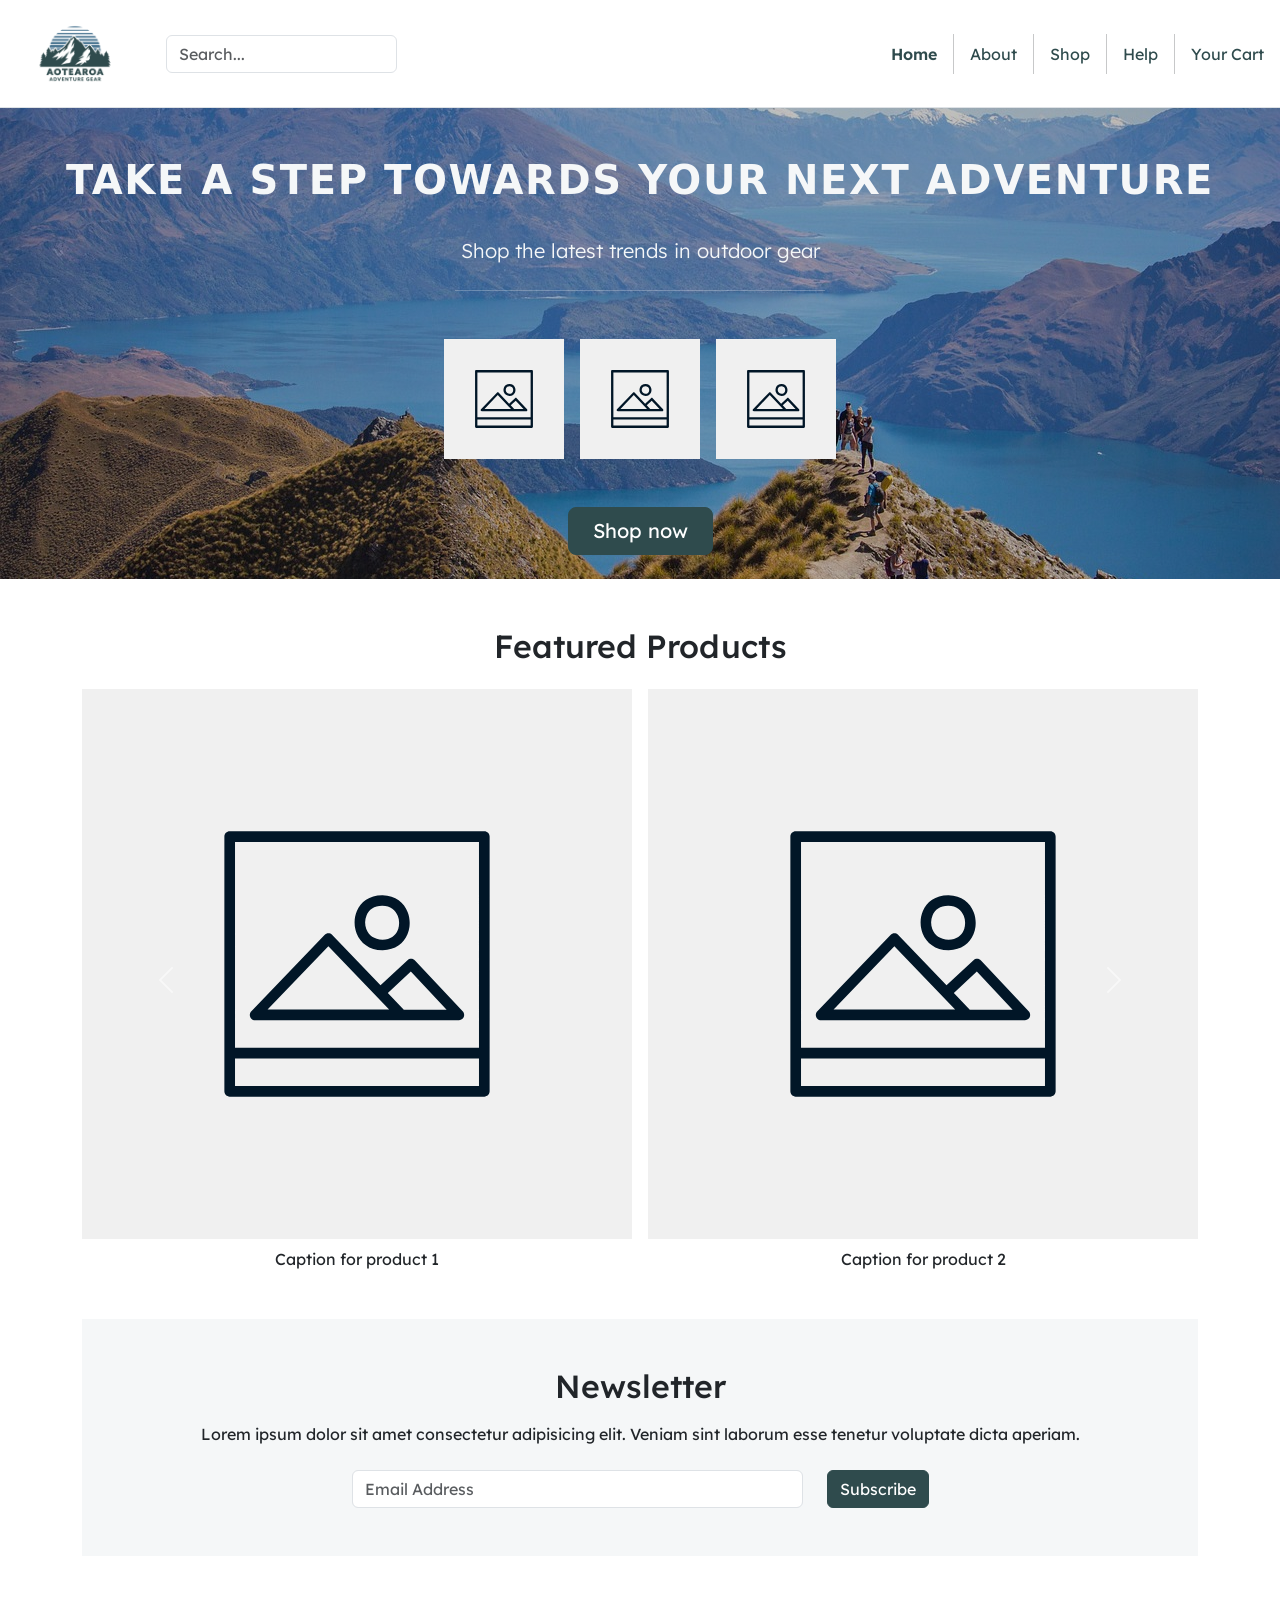
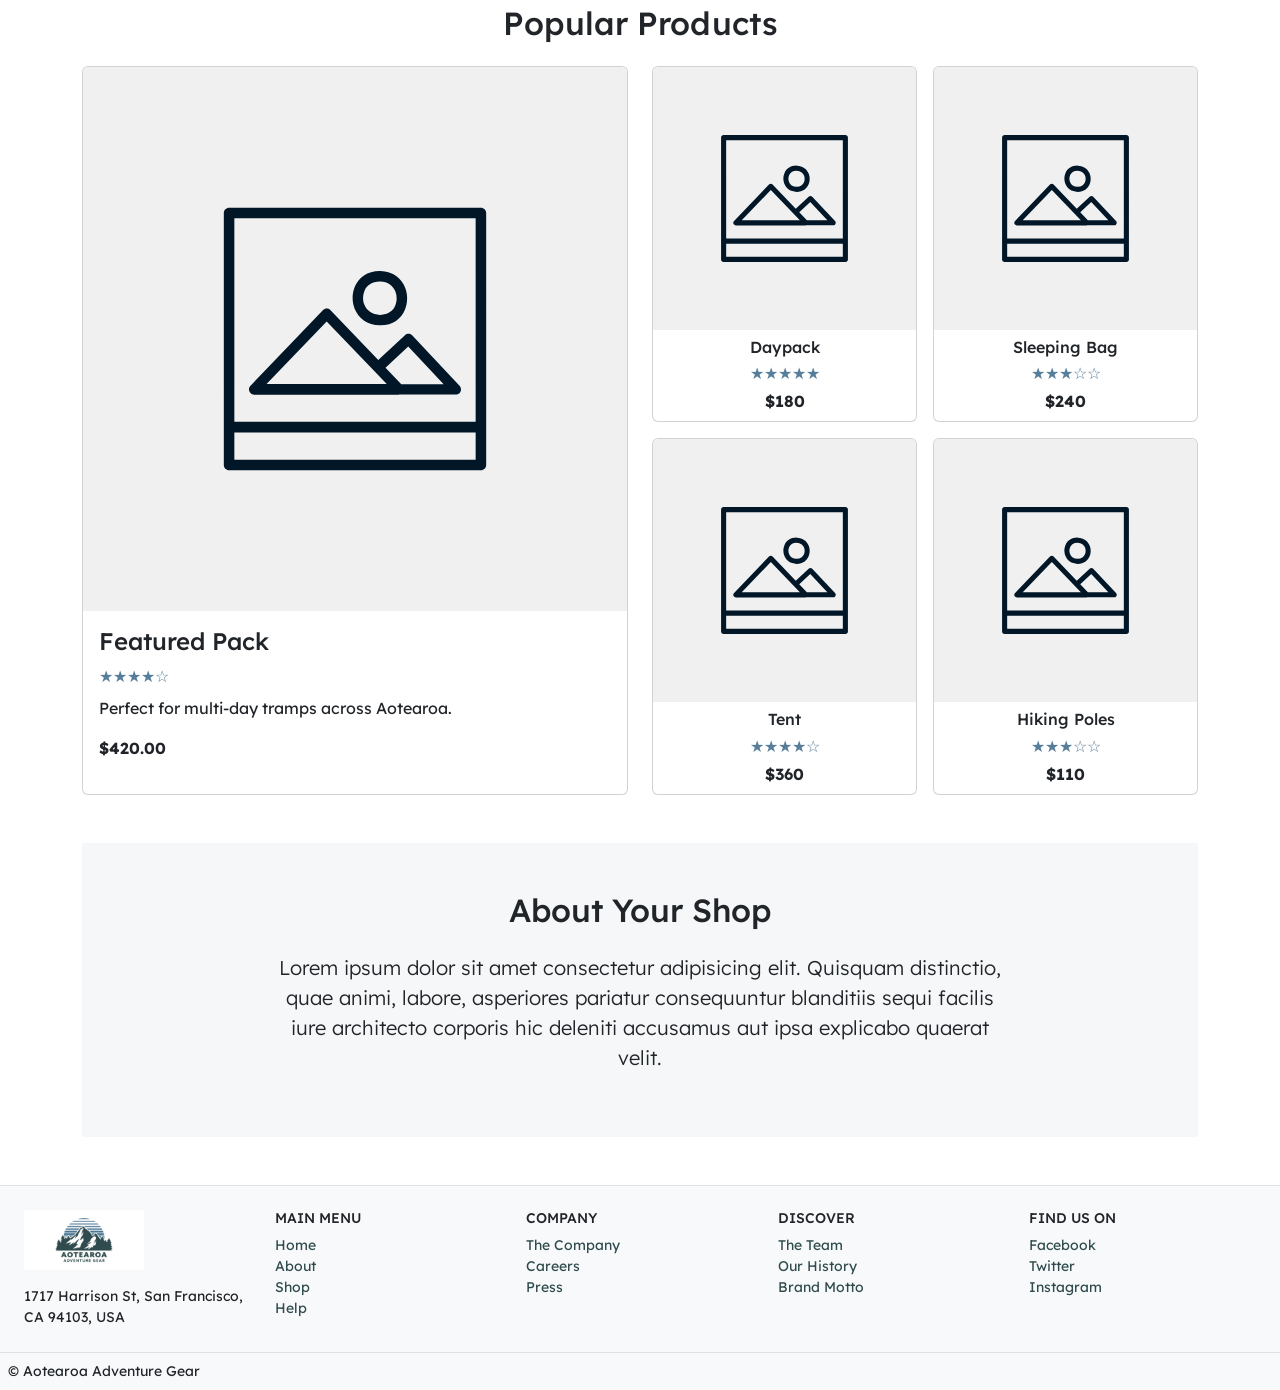
==== AS2/index.html @ 17a4b4e3 "Fix shop page layout" ====
<!DOCTYPE html>
<html lang="en">
    <head>
        <meta charset="utf-8">
        <title>Aotearoa Adventure Gear</title>
        <meta name="description" content="Aotearoa Adventure Gear is a premium outdoor equipment retailer catering to adventure enthusiasts across New Zealand.">
        <meta name="viewport" content="width=device-width, initial-scale=1">
        <!-- Bootstrap CSS -->
        <link href="https://cdn.jsdelivr.net/npm/bootstrap@5.3.8/dist/css/bootstrap.min.css" 
        rel="stylesheet" 
        integrity="sha384-sRIl4kxILFvY47J16cr9ZwB07vP4J8+LH7qKQnuqkuIAvNWLzeN8tE5YBujZqJLB" 
        crossorigin="anonymous">
        <!-- Custom styles-->
        <link rel="stylesheet" href="css/custom-styles.css">
        <!-- Fonts -->
         <link rel="preconnect" href="https://fonts.googleapis.com">
        <link rel="preconnect" href="https://fonts.gstatic.com" crossorigin>
        <link href="https://fonts.googleapis.com/css2?amily=League+Spartan:wght@500;700&family=Lexend+Deca:wght@100..900&display=swap" rel="stylesheet">    </head>

    <body>
        <div>
            <!-- Header Section -->
            <header class="site-header py-3 border-bottom">
                <div class="d-flex flex-wrap align-items-center justify-content-between">
                    <!-- Logo + search -->
                    <div class="d-flex align-items-center gap-3">
                        <img src="images/logo_jmgwxd/logo_jmgwxd_c_scale,w_320.png"
                            alt="Aotearoa Adventure Gear logo"
                            class="logo img-fluid" style="max-width: 150px;">

                        <form class="site-search" action="#" method="get" role="search">
                            <label class="visually-hidden" for="search">Search</label>
                            <input id="search"
                                type="search"
                                name="q"
                                class="form-control"
                                placeholder="Search...">
                        </form>
                    </div>

                    <!-- Navigation -->
                    <nav class="main-nav" aria-label="Main navigation">
                        <ul class="nav">
                            <li class="nav-item">
                                <a class="nav-link active" href="index.html">Home</a>
                            </li>
                            <div class="vr"></div>
                            <li class="nav-item">
                                <a class="nav-link" href="about.html">About</a>
                            </li>
                            <div class="vr"></div>
                            <li class="nav-item">
                                <a class="nav-link" href="shop.html">Shop</a>
                            </li>
                            <div class="vr"></div>
                            <li class="nav-item">
                                <a class="nav-link" href="help.html">Help</a>
                            </li>
                            <div class="vr"></div>
                            <li class="nav-item">
                                <a class="nav-link" href="cart.html">Your Cart</a>
                            </li>
                        </ul>
                    </nav>
                </div>
            </header>

            <main>
                <!-- Hero Section -->
                <section id="hero" class="hero p-4 text-center"
                style="--hero-image: url('../images/hero_image.jpg');">
                    <h1 class="py-4 ">Take a step towards your next adventure</h1>
                    <p class="lead">Shop the latest trends in outdoor gear</p>
                    <hr class="hr-hero">
                    <!-- Featured product images -->
                    <div class="d-flex justify-content-center gap-3 mb-4 py-4">
                        <img src="images/image.svg" alt="Featured product 1" class="img-fluid" style="max-width: 120px;">
                        <img src="images/image.svg" alt="Featured product 2" class="img-fluid" style="max-width: 120px;">
                        <img src="images/image.svg" alt="Featured product 3" class="img-fluid" style="max-width: 120px;">
                    </div>

                    <!-- Button -->
                    <div class="d-grid gap-2 d-sm-flex justify-content-sm-center">
                        <a href="shop.html" class="btn btn-primary btn-lg px-4">Shop now</a>
                    </div>
                </section>


                <div class="container">
                    <!-- Slideshow container -->
                    <section id="featured-products-carousel" class="py-5">
                        <h2 class="text-center mb-4">Featured Products</h2>

                        <div id="featuredCarousel" class="carousel slide" data-bs-ride="carousel">

                            <!-- Indicators -->
                            <div class="carousel-indicators">
                                <button type="button" data-bs-target="#featuredCarousel" data-bs-slide-to="0" class="active" aria-current="true" aria-label="Slide 1"></button>
                                <button type="button" data-bs-target="#featuredCarousel" data-bs-slide-to="1" aria-label="Slide 2"></button>
                                <button type="button" data-bs-target="#featuredCarousel" data-bs-slide-to="2" aria-label="Slide 3"></button>
                            </div>

                            <!-- Slides -->
                            <div class="carousel-inner">

                                <!-- Slide 1: products 1 & 2 -->
                                <div class="carousel-item active">
                                    <div class="row g-3">
                                    <div class="col-md-6">
                                        <img src="images/image.svg" class="d-block w-100" alt="Featured product 1">
                                        <p class="mt-2 text-center mb-0">Caption for product 1</p>
                                    </div>
                                    <div class="col-md-6">
                                        <img src="images/image.svg" class="d-block w-100" alt="Featured product 2">
                                        <p class="mt-2 text-center mb-0">Caption for product 2</p>
                                    </div>
                                    </div>
                                </div>

                                <!-- Slide 2: products 3 & 4 -->
                                <div class="carousel-item">
                                    <div class="row g-3">
                                    <div class="col-md-6">
                                        <img src="images/image.svg" class="d-block w-100" alt="Featured product 3">
                                        <p class="mt-2 text-center mb-0">Caption for product 3</p>
                                    </div>
                                    <div class="col-md-6">
                                        <img src="images/image.svg" class="d-block w-100" alt="Featured product 4">
                                        <p class="mt-2 text-center mb-0">Caption for product 4</p>
                                    </div>
                                    </div>
                                </div>

                                </div>

                            <!-- Controls -->
                            <button class="carousel-control-prev" type="button" data-bs-target="#featuredCarousel" data-bs-slide="prev">
                                <span class="carousel-control-prev-icon" aria-hidden="true"></span>
                                <span class="visually-hidden">Previous</span>
                            </button>

                            <button class="carousel-control-next" type="button" data-bs-target="#featuredCarousel" data-bs-slide="next">
                                <span class="carousel-control-next-icon" aria-hidden="true"></span>
                                <span class="visually-hidden">Next</span>
                            </button>

                        </div>
                    </section>

                    
                    <!-- Newsletter section -->
                    <section id="newsletter" class="newsletter py-5">
                        <div class="text-center">
                            <h2 class="mb-3">Newsletter</h2>
                            <p class="mb-4">
                                Lorem ipsum dolor sit amet consectetur adipisicing elit. 
                                Veniam sint laborum esse tenetur voluptate dicta aperiam.
                            </p>
                        </div>

                        <form action="#" method="post" class="newsletter-form">
                            <div class="row justify-content-center">
                                <div class="col-md-5 mb-2 mb-md-0">
                                    <label class="visually-hidden" for="newsletter-email">Email address</label>
                                    <input id="newsletter-email"
                                        type="email"
                                        name="email"
                                        class="form-control"
                                        placeholder="Email Address"
                                        required>
                                </div>
                                <div class="col-auto">
                                    <button type="submit" class="btn btn-primary">
                                        Subscribe
                                    </button>
                                </div>
                            </div>
                        </form>
                    </section>

                    <!-- Product Gallery-->
                    <section id="popular-products" class="popular-products py-5">
                        <h2 class="mb-4 text-center">Popular Products</h2>

                        <div class="row g-4">
                            <!-- LEFT: big featured card -->
                            <div class="col-md-6">
                            <article class="card h-100">
                                <img src="images/image.svg" class="card-img-top" alt="Featured product">
                                <div class="card-body">
                                <h3 class="card-title h4">Featured Pack</h3>
                                <div class="mb-2">
                                    <span class="stars">&#9733;&#9733;&#9733;&#9733;&#9734;</span>
                                </div>
                                <p class="card-text">Perfect for multi-day tramps across Aotearoa.</p>
                                <p class="card-text fw-bold mb-0">$420.00</p>
                                </div>
                            </article>
                            </div>

                            <!-- RIGHT: 4 smaller cards in a 2x2 grid -->
                            <div class="col-md-6">
                            <div class="row g-3">
                                <!-- Small card 1 -->
                                <div class="col-6">
                                <article class="card h-100 text-center">
                                    <img src="images/image.svg" class="card-img-top" alt="Daypack">
                                    <div class="card-body p-2">
                                    <h3 class="card-title h6 mb-1">Daypack</h3>
                                    <div class="mb-1">
                                        <span class="stars">&#9733;&#9733;&#9733;&#9733;&#9733;</span>
                                    </div>
                                    <p class="card-text fw-bold mb-0">$180</p>
                                    </div>
                                </article>
                                </div>

                                <!-- Small card 2 -->
                                <div class="col-6">
                                <article class="card h-100 text-center">
                                    <img src="images/image.svg" class="card-img-top" alt="Sleeping Bag">
                                    <div class="card-body p-2">
                                    <h3 class="card-title h6 mb-1">Sleeping Bag</h3>
                                    <div class="mb-1">
                                        <span class="stars">&#9733;&#9733;&#9733;&#9734;&#9734;</span>
                                    </div>
                                    <p class="card-text fw-bold mb-0">$240</p>
                                    </div>
                                </article>
                                </div>

                                <!-- Small card 3 -->
                                <div class="col-6">
                                <article class="card h-100 text-center">
                                    <img src="images/image.svg" class="card-img-top" alt="Tent">
                                    <div class="card-body p-2">
                                    <h3 class="card-title h6 mb-1">Tent</h3>
                                    <div class="mb-1">
                                        <span class="stars">&#9733;&#9733;&#9733;&#9733;&#9734;</span>
                                    </div>
                                    <p class="card-text fw-bold mb-0">$360</p>
                                    </div>
                                </article>
                                </div>

                                <!-- Small card 4 -->
                                <div class="col-6">
                                <article class="card h-100 text-center">
                                    <img src="images/image.svg" class="card-img-top" alt="Hiking Poles">
                                    <div class="card-body p-2">
                                    <h3 class="card-title h6 mb-1">Hiking Poles</h3>
                                    <div class="mb-1">
                                        <span class="stars">&#9733;&#9733;&#9733;&#9734;&#9734;</span>
                                    </div>
                                    <p class="card-text fw-bold mb-0">$110</p>
                                    </div>
                                </article>
                                </div>
                            </div> 
                            </div>
                        </div>
                        </section>

                    <!-- About Section-->
                    <section id="about" class="about py-5">
                        <div class="container text-center">
                            <h2 class="mb-4">About Your Shop</h2>

                            <div class="col-lg-8 mx-auto">
                            <p class="lead">
                                Lorem ipsum dolor sit amet consectetur adipisicing elit. Quisquam distinctio,
                                quae animi, labore, asperiores pariatur consequuntur blanditiis sequi facilis iure
                                architecto corporis hic deleniti accusamus aut ipsa explicabo quaerat velit.
                            </p>
                            </div>
                        </div>
                        </section>
                </div>
            </main>
            
            <footer class="site-footer mt-5">
                <!-- Top footer area -->
                <div class="p-4 border-top bg-light">
                    <div class="row row-cols-2 row-cols-md-5 g-4 align-items-start">
                    
                    <!-- Column 1: Logo + address -->
                    <div class="col">
                        <img src="images/logo_jmgwxd/logo_jmgwxd_c_scale,w_320.png"
                            alt="AAG Logo"
                            class="img-fluid mb-3"
                            style="max-width: 120px;">
                        <address class="small mb-0">
                        1717 Harrison St, San Francisco,<br>
                        CA 94103, USA
                        </address>
                    </div>

                    <!-- Column 2: Main Menu -->
                    <div class="col">
                        <h5 class="mb-2 small text-uppercase">Main Menu</h5>
                        <ul class="list-unstyled small mb-0">
                        <li><a href="index.html" class="text-decoration-none">Home</a></li>
                        <li><a href="about.html" class="text-decoration-none">About</a></li>
                        <li><a href="shop.html" class="text-decoration-none">Shop</a></li>
                        <li><a href="help.html" class="text-decoration-none">Help</a></li>
                        </ul>
                    </div>

                    <!-- Column 3: Company -->
                    <div class="col">
                        <h5 class="mb-2 small text-uppercase">Company</h5>
                        <ul class="list-unstyled small mb-0">
                        <li><a href="about.html" class="text-decoration-none">The Company</a></li>
                        <li><a href="careers.html" class="text-decoration-none">Careers</a></li>
                        <li><a href="news.html" class="text-decoration-none">Press</a></li>
                        </ul>
                    </div>

                    <!-- Column 4: Discover -->
                    <div class="col">
                        <h5 class="mb-2 small text-uppercase">Discover</h5>
                        <ul class="list-unstyled small mb-0">
                        <li><a href="about.html" class="text-decoration-none">The Team</a></li>
                        <li><a href="about.html" class="text-decoration-none">Our History</a></li>
                        <li><a href="about.html" class="text-decoration-none">Brand Motto</a></li>
                        </ul>
                    </div>

                    <!-- Column 5: Find us on -->
                    <div class="col">
                        <h5 class="mb-2 small text-uppercase">Find Us On</h5>
                        <ul class="list-unstyled small mb-0">
                        <li><a href="#" class="text-decoration-none">Facebook</a></li>
                        <li><a href="#" class="text-decoration-none">Twitter</a></li>
                        <li><a href="#" class="text-decoration-none">Instagram</a></li>
                        </ul>
                    </div>

                    </div>
                </div>

                <!-- Bottom bar -->
                <div class="border-top bg-light p-2">
                    <p class="small mb-0">
                    &#169; Aotearoa Adventure Gear
                    </p>
                </div>
                </footer>

        <!-- Javascript -->
        <script src="https://cdn.jsdelivr.net/npm/bootstrap@5.3.8/dist/js/bootstrap.min.js" 
        integrity="sha384-G/EV+4j2dNv+tEPo3++6LCgdCROaejBqfUeNjuKAiuXbjrxilcCdDz6ZAVfHWe1Y" 
        crossorigin="anonymous"></script>
    </body>
</html>
---- AS2/css/custom-styles.css ----
:root {
  /* Brand colours */
  --aag-forest: #2F4B4D;   /* primary dark green */
  --aag-sky:    #567d9a;   /* blue from sun stripes */
  --aag-light:  #f5f7f8;   /* soft background */
  --aag-dark:   #1b2527;   /* deeper green for text */

  /* Bootstrap theme overrides */
  --bs-primary:   var(--aag-forest);
  --bs-secondary: var(--aag-sky);
  --bs-light:     var(--aag-light);
  --bs-dark:      var(--aag-dark);
}

/* Primary buttons in brand green */
.btn-primary {
  --bs-btn-bg: var(--aag-forest);
  --bs-btn-border-color: var(--aag-forest);
  --bs-btn-hover-bg: var(--aag-sky);
  --bs-btn-hover-border-color: var(--aag-sky);
}

/* Links */
a, .nav-link {
  color: var(--aag-forest);
}

.nav-link.active {
  font-weight: 600;
}

a:hover, .nav-link:hover {
  color: var(--aag-sky);
}

/* Background bands (hero/newsletter/about) */
#newsletter,
#about {
  background-color: var(--aag-light);
}

/* Base typography */
body, p, h2, h3, h4, h5, h6 {
  font-family: "Lexend Deca", sans-serif;
  font-optical-sizing: auto;
  font-style: normal;
}

/* Display font just for main headings */
h1 {
  font-family: "League Spartan", system-ui, sans-serif;
  font-weight: 700;
  letter-spacing: 0.04em;
  text-transform: uppercase;
}

/* Home hero */
.hero {
  background-image:
    linear-gradient(rgba(0,0,0,0.25), rgba(0,0,0,0.25)),
    var(--hero-image);
  background-size: cover;
  background-position: center;
}

.hero h1,
.hero p {
  color: var(--aag-light);
}

/* colours for stars */
.stars {
    color: var(--aag-sky);
}

/* Shop category card */
.category-shop-card .card {
  background-color: var(--bs-primary);
  color: var(--bs-light);
  transition: transform 0.15s ease, box-shadow 0.15s ease;
}

.category-shop-card h3,
.category-shop-card p {
  color: var(--bs-light);
}

.category-shop-card:hover .card {
  transform: translateY(-2px);
  box-shadow: 0 0.75rem 1.25rem rgba(0, 0, 0, 0.15);
}

/* Remove borders from category cards and product cards */
.featured-categories .card,
#product-list .card {
  border: none;
}

.hr-hero {
  width: 30%;
  margin: 1.5rem auto;
  color: #f5f7f8;
}

#product-list .object-fit-cover {
  object-fit: cover;
}

@media (min-width: 576px) {
  #product-list img.object-fit-cover {
    min-height: 120px;
  }
}

/* Stronger panel dividers for newsletter + product grid */
.panel-divider {
  border-color: rgba(0, 0, 0, 0.12);
}

/* Vertical divider (desktop only) */
@media (min-width: 768px) {
  .panel-divider-end {
    border-right: 1px solid rgba(0, 0, 0, 0.12);
  }
}

/* Horizontal divider */
.panel-divider-bottom {
  border-bottom: 1px solid rgba(0, 0, 0, 0.12);
}
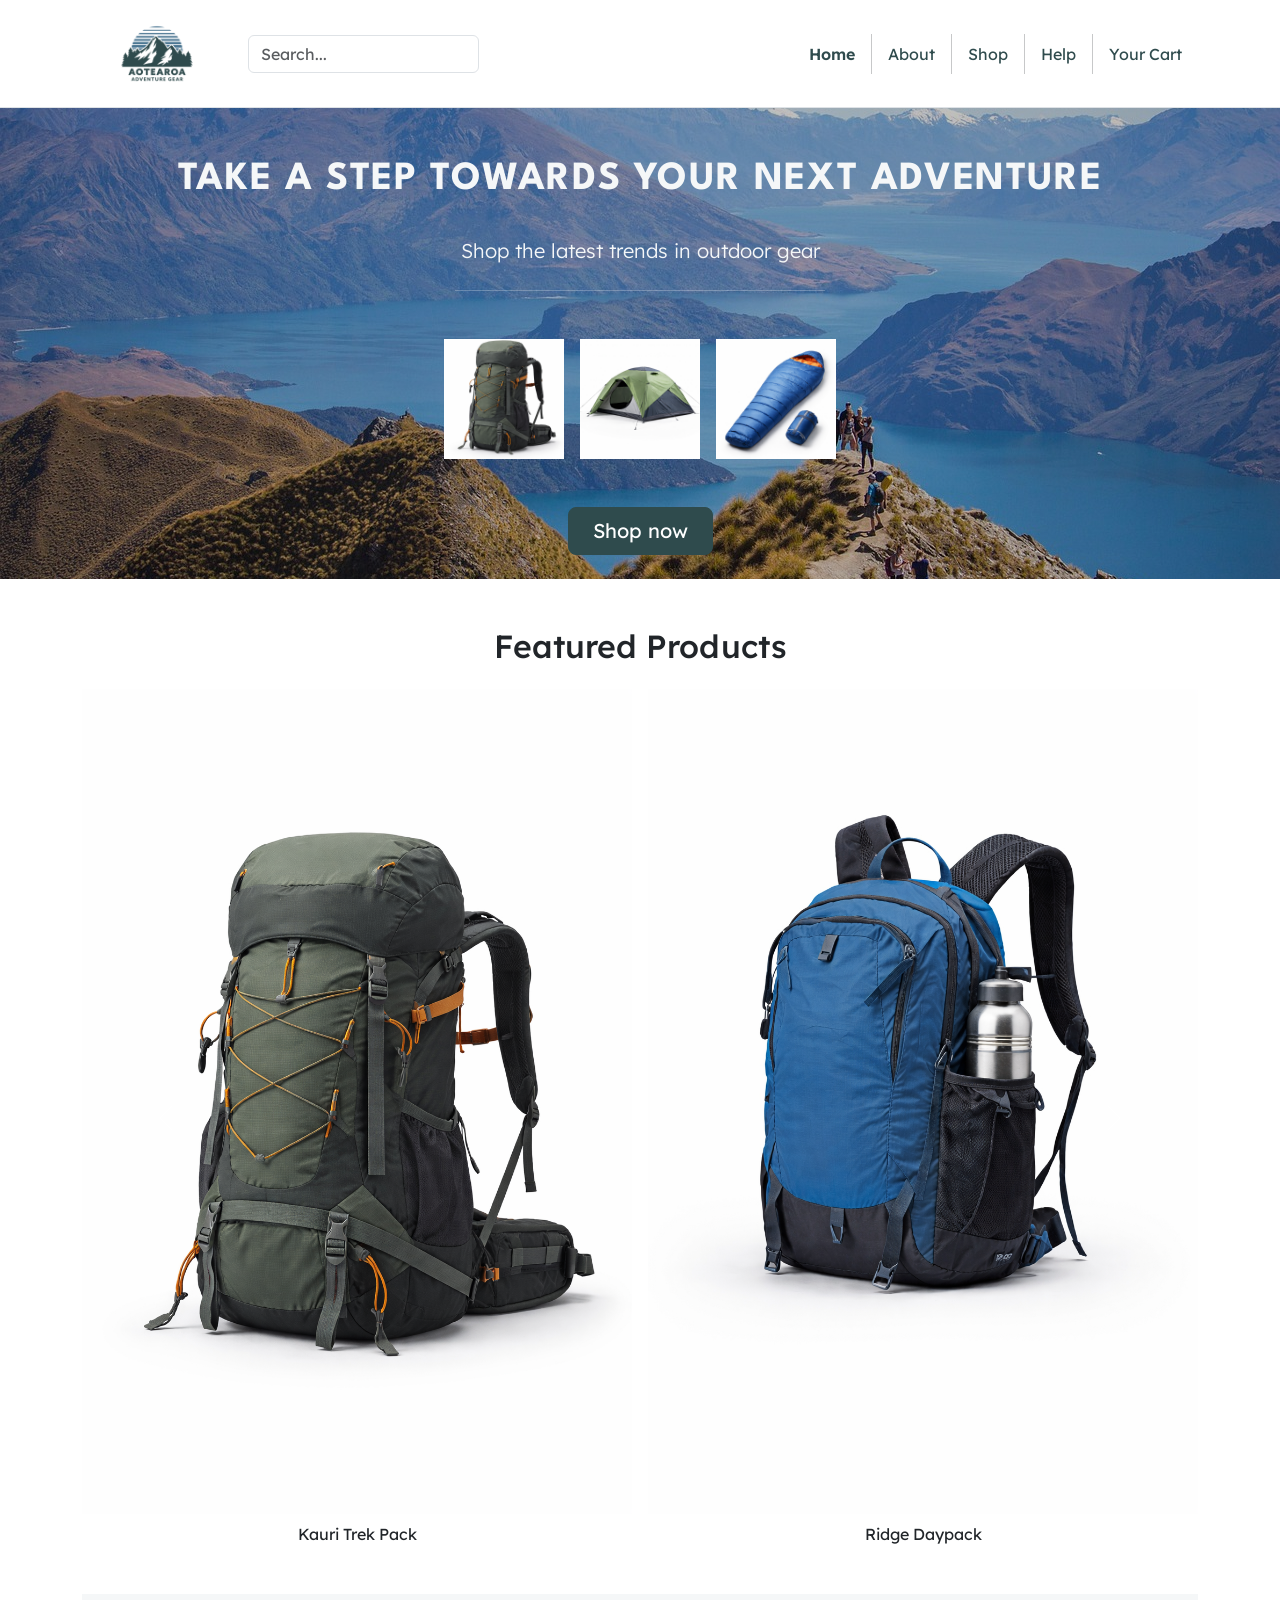
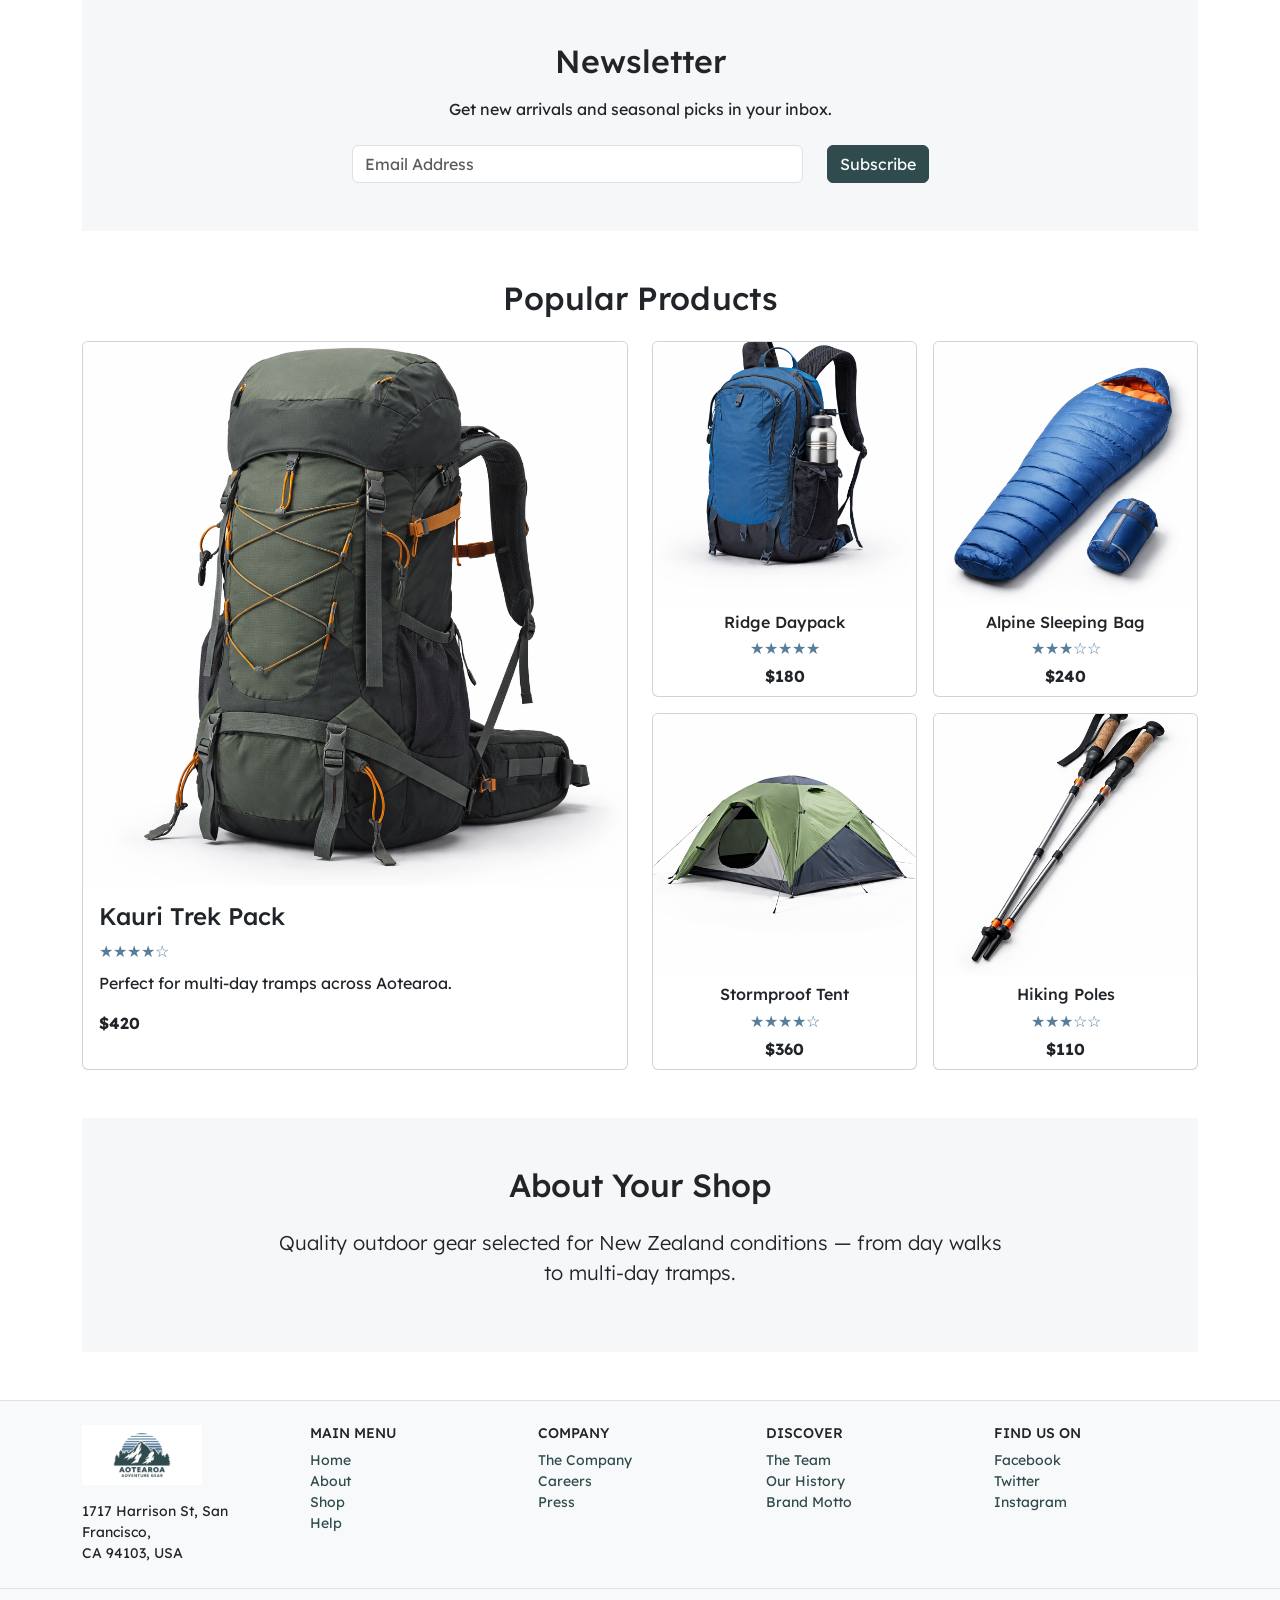
==== commit b1ee3e8c: "Setup dynamic product page. Add images" ====
--- a/AS2/index.html
+++ b/AS2/index.html
@@ -1,355 +1,442 @@
 <!DOCTYPE html>
 <html lang="en">
-    <head>
-        <meta charset="utf-8">
-        <title>Aotearoa Adventure Gear</title>
-        <meta name="description" content="Aotearoa Adventure Gear is a premium outdoor equipment retailer catering to adventure enthusiasts across New Zealand.">
-        <meta name="viewport" content="width=device-width, initial-scale=1">
-        <!-- Bootstrap CSS -->
-        <link href="https://cdn.jsdelivr.net/npm/bootstrap@5.3.8/dist/css/bootstrap.min.css" 
-        rel="stylesheet" 
-        integrity="sha384-sRIl4kxILFvY47J16cr9ZwB07vP4J8+LH7qKQnuqkuIAvNWLzeN8tE5YBujZqJLB" 
-        crossorigin="anonymous">
-        <!-- Custom styles-->
-        <link rel="stylesheet" href="css/custom-styles.css">
-        <!-- Fonts -->
-         <link rel="preconnect" href="https://fonts.googleapis.com">
-        <link rel="preconnect" href="https://fonts.gstatic.com" crossorigin>
-        <link href="https://fonts.googleapis.com/css2?amily=League+Spartan:wght@500;700&family=Lexend+Deca:wght@100..900&display=swap" rel="stylesheet">    </head>
-
-    <body>
-        <div>
-            <!-- Header Section -->
-            <header class="site-header py-3 border-bottom">
-                <div class="d-flex flex-wrap align-items-center justify-content-between">
-                    <!-- Logo + search -->
-                    <div class="d-flex align-items-center gap-3">
-                        <img src="images/logo_jmgwxd/logo_jmgwxd_c_scale,w_320.png"
-                            alt="Aotearoa Adventure Gear logo"
-                            class="logo img-fluid" style="max-width: 150px;">
-
-                        <form class="site-search" action="#" method="get" role="search">
-                            <label class="visually-hidden" for="search">Search</label>
-                            <input id="search"
-                                type="search"
-                                name="q"
-                                class="form-control"
-                                placeholder="Search...">
-                        </form>
-                    </div>
-
-                    <!-- Navigation -->
-                    <nav class="main-nav" aria-label="Main navigation">
-                        <ul class="nav">
-                            <li class="nav-item">
-                                <a class="nav-link active" href="index.html">Home</a>
-                            </li>
-                            <div class="vr"></div>
-                            <li class="nav-item">
-                                <a class="nav-link" href="about.html">About</a>
-                            </li>
-                            <div class="vr"></div>
-                            <li class="nav-item">
-                                <a class="nav-link" href="shop.html">Shop</a>
-                            </li>
-                            <div class="vr"></div>
-                            <li class="nav-item">
-                                <a class="nav-link" href="help.html">Help</a>
-                            </li>
-                            <div class="vr"></div>
-                            <li class="nav-item">
-                                <a class="nav-link" href="cart.html">Your Cart</a>
-                            </li>
-                        </ul>
-                    </nav>
-                </div>
-            </header>
-
-            <main>
-                <!-- Hero Section -->
-                <section id="hero" class="hero p-4 text-center"
-                style="--hero-image: url('../images/hero_image.jpg');">
-                    <h1 class="py-4 ">Take a step towards your next adventure</h1>
-                    <p class="lead">Shop the latest trends in outdoor gear</p>
-                    <hr class="hr-hero">
-                    <!-- Featured product images -->
-                    <div class="d-flex justify-content-center gap-3 mb-4 py-4">
-                        <img src="images/image.svg" alt="Featured product 1" class="img-fluid" style="max-width: 120px;">
-                        <img src="images/image.svg" alt="Featured product 2" class="img-fluid" style="max-width: 120px;">
-                        <img src="images/image.svg" alt="Featured product 3" class="img-fluid" style="max-width: 120px;">
-                    </div>
-
-                    <!-- Button -->
-                    <div class="d-grid gap-2 d-sm-flex justify-content-sm-center">
-                        <a href="shop.html" class="btn btn-primary btn-lg px-4">Shop now</a>
-                    </div>
-                </section>
-
-
-                <div class="container">
-                    <!-- Slideshow container -->
-                    <section id="featured-products-carousel" class="py-5">
-                        <h2 class="text-center mb-4">Featured Products</h2>
-
-                        <div id="featuredCarousel" class="carousel slide" data-bs-ride="carousel">
-
-                            <!-- Indicators -->
-                            <div class="carousel-indicators">
-                                <button type="button" data-bs-target="#featuredCarousel" data-bs-slide-to="0" class="active" aria-current="true" aria-label="Slide 1"></button>
-                                <button type="button" data-bs-target="#featuredCarousel" data-bs-slide-to="1" aria-label="Slide 2"></button>
-                                <button type="button" data-bs-target="#featuredCarousel" data-bs-slide-to="2" aria-label="Slide 3"></button>
-                            </div>
-
-                            <!-- Slides -->
-                            <div class="carousel-inner">
-
-                                <!-- Slide 1: products 1 & 2 -->
-                                <div class="carousel-item active">
-                                    <div class="row g-3">
-                                    <div class="col-md-6">
-                                        <img src="images/image.svg" class="d-block w-100" alt="Featured product 1">
-                                        <p class="mt-2 text-center mb-0">Caption for product 1</p>
-                                    </div>
-                                    <div class="col-md-6">
-                                        <img src="images/image.svg" class="d-block w-100" alt="Featured product 2">
-                                        <p class="mt-2 text-center mb-0">Caption for product 2</p>
-                                    </div>
-                                    </div>
-                                </div>
-
-                                <!-- Slide 2: products 3 & 4 -->
-                                <div class="carousel-item">
-                                    <div class="row g-3">
-                                    <div class="col-md-6">
-                                        <img src="images/image.svg" class="d-block w-100" alt="Featured product 3">
-                                        <p class="mt-2 text-center mb-0">Caption for product 3</p>
-                                    </div>
-                                    <div class="col-md-6">
-                                        <img src="images/image.svg" class="d-block w-100" alt="Featured product 4">
-                                        <p class="mt-2 text-center mb-0">Caption for product 4</p>
-                                    </div>
-                                    </div>
-                                </div>
-
-                                </div>
-
-                            <!-- Controls -->
-                            <button class="carousel-control-prev" type="button" data-bs-target="#featuredCarousel" data-bs-slide="prev">
-                                <span class="carousel-control-prev-icon" aria-hidden="true"></span>
-                                <span class="visually-hidden">Previous</span>
-                            </button>
-
-                            <button class="carousel-control-next" type="button" data-bs-target="#featuredCarousel" data-bs-slide="next">
-                                <span class="carousel-control-next-icon" aria-hidden="true"></span>
-                                <span class="visually-hidden">Next</span>
-                            </button>
-
+  <head>
+    <meta charset="utf-8" />
+    <title>Aotearoa Adventure Gear</title>
+    <meta
+      name="description"
+      content="Aotearoa Adventure Gear is a premium outdoor equipment retailer catering to adventure enthusiasts across New Zealand."
+    />
+    <meta name="viewport" content="width=device-width, initial-scale=1" />
+
+    <!-- Bootstrap CSS -->
+    <link
+      href="https://cdn.jsdelivr.net/npm/bootstrap@5.3.8/dist/css/bootstrap.min.css"
+      rel="stylesheet"
+      integrity="sha384-sRIl4kxILFvY47J16cr9ZwB07vP4J8+LH7qKQnuqkuIAvNWLzeN8tE5YBujZqJLB"
+      crossorigin="anonymous"
+    />
+
+    <!-- Custom styles-->
+    <link rel="stylesheet" href="css/custom-styles.css" />
+
+    <!-- Fonts -->
+    <link rel="preconnect" href="https://fonts.googleapis.com" />
+    <link rel="preconnect" href="https://fonts.gstatic.com" crossorigin />
+    <link
+      href="https://fonts.googleapis.com/css2?family=League+Spartan:wght@500;700&family=Lexend+Deca:wght@100..900&display=swap"
+      rel="stylesheet"
+    />
+  </head>
+
+  <body>
+    <div>
+      <!-- Header Section -->
+      <header class="site-header py-3 border-bottom">
+        <div class="container">
+          <div class="d-flex flex-wrap align-items-center justify-content-between gap-3">
+            <!-- Logo + search -->
+            <div class="d-flex align-items-center gap-3">
+              <img
+                src="images/logo_jmgwxd/logo_jmgwxd_c_scale,w_320.png"
+                alt="Aotearoa Adventure Gear logo"
+                class="logo img-fluid"
+                style="max-width: 150px"
+              />
+
+              <form class="site-search" action="#" method="get" role="search">
+                <label class="visually-hidden" for="search">Search</label>
+                <input
+                  id="search"
+                  type="search"
+                  name="q"
+                  class="form-control"
+                  placeholder="Search..."
+                />
+              </form>
+            </div>
+
+            <!-- Navigation -->
+            <nav class="main-nav" aria-label="Main navigation">
+              <ul class="nav flex-wrap">
+                <li class="nav-item">
+                  <a class="nav-link active" href="index.html">Home</a>
+                </li>
+                <div class="vr"></div>
+                <li class="nav-item">
+                  <a class="nav-link" href="about.html">About</a>
+                </li>
+                <div class="vr"></div>
+                <li class="nav-item">
+                  <a class="nav-link" href="shop.html">Shop</a>
+                </li>
+                <div class="vr"></div>
+                <li class="nav-item">
+                  <a class="nav-link" href="help.html">Help</a>
+                </li>
+                <div class="vr"></div>
+                <li class="nav-item">
+                  <a class="nav-link" href="cart.html">Your Cart</a>
+                </li>
+              </ul>
+            </nav>
+          </div>
+        </div>
+      </header>
+
+      <main>
+        <!-- Hero Section -->
+        <section
+          id="hero"
+          class="hero p-4 text-center"
+          style="--hero-image: url('../images/hero_image.jpg')"
+        >
+          <h1 class="py-4">Take a step towards your next adventure</h1>
+          <p class="lead">Shop the latest trends in outdoor gear</p>
+          <hr class="hr-hero" />
+
+          <!-- Featured product images -->
+          <div class="d-flex justify-content-center gap-3 mb-4 py-4">
+            <a href="product.html?id=1" class="d-inline-block">
+              <img
+                src="images/trekpack.png"
+                alt="Kauri trekpack"
+                class="img-fluid product-thumb"
+                style="max-width: 120px"
+              />
+            </a>
+            <a href="product.html?id=4" class="d-inline-block">
+              <img
+                src="images/tent.png"
+                alt="Stormproof tent"
+                class="img-fluid product-thumb"
+                style="max-width: 120px"
+              />
+            </a>
+            <a href="product.html?id=3" class="d-inline-block">
+              <img
+                src="images/sleepingbag.png"
+                alt="Sleeping bag"
+                class="img-fluid product-thumb"
+                style="max-width: 120px"
+              />
+            </a>
+          </div>
+
+          <div class="d-grid gap-2 d-sm-flex justify-content-sm-center">
+            <a href="shop.html" class="btn btn-primary btn-lg px-4">Shop now</a>
+          </div>
+        </section>
+
+        <div class="container">
+          <!-- Featured Products Carousel -->
+          <section id="featured-products-carousel" class="py-5">
+            <h2 class="text-center mb-4">Featured Products</h2>
+
+            <div id="featuredCarousel" class="carousel slide" data-bs-ride="carousel">
+              <div class="carousel-indicators">
+                <button
+                  type="button"
+                  data-bs-target="#featuredCarousel"
+                  data-bs-slide-to="0"
+                  class="active"
+                  aria-current="true"
+                  aria-label="Slide 1"
+                ></button>
+                <button
+                  type="button"
+                  data-bs-target="#featuredCarousel"
+                  data-bs-slide-to="1"
+                  aria-label="Slide 2"
+                ></button>
+                <button
+                  type="button"
+                  data-bs-target="#featuredCarousel"
+                  data-bs-slide-to="2"
+                  aria-label="Slide 3"
+                ></button>
+              </div>
+
+              <div class="carousel-inner">
+                <!-- Slide 1 -->
+                <div class="carousel-item active">
+                  <div class="row g-3">
+                    <div class="col-md-6">
+                      <a href="product.html?id=1" class="text-decoration-none text-reset d-block">
+                        <img src="images/trekpack.png" class="d-block w-100" alt="Kauri Trek Pack" />
+                        <p class="mt-2 text-center mb-0">Kauri Trek Pack</p>
+                      </a>
+                    </div>
+                    <div class="col-md-6">
+                      <a href="product.html?id=2" class="text-decoration-none text-reset d-block">
+                        <img src="images/daypack.png" class="d-block w-100" alt="Ridge Daypack" />
+                        <p class="mt-2 text-center mb-0">Ridge Daypack</p>
+                      </a>
+                    </div>
+                  </div>
+                </div>
+
+                <!-- Slide 2 -->
+                <div class="carousel-item">
+                  <div class="row g-3">
+                    <div class="col-md-6">
+                      <a href="product.html?id=3" class="text-decoration-none text-reset d-block">
+                        <img src="images/sleepingbag.png" class="d-block w-100" alt="Alpine Sleeping Bag" />
+                        <p class="mt-2 text-center mb-0">Alpine Sleeping Bag</p>
+                      </a>
+                    </div>
+                    <div class="col-md-6">
+                      <a href="product.html?id=4" class="text-decoration-none text-reset d-block">
+                        <img src="images/tent.png" class="d-block w-100" alt="Stormproof Tent" />
+                        <p class="mt-2 text-center mb-0">Stormproof Tent</p>
+                      </a>
+                    </div>
+                  </div>
+                </div>
+
+                <!-- Slide 3 -->
+                <div class="carousel-item">
+                  <div class="row g-3">
+                    <div class="col-md-6">
+                      <a href="product.html?id=5" class="text-decoration-none text-reset d-block">
+                        <img src="images/hikingpoles.png" class="d-block w-100" alt="Hiking Poles" />
+                        <p class="mt-2 text-center mb-0">Hiking Poles</p>
+                      </a>
+                    </div>
+                    <div class="col-md-6">
+                      <a href="product.html?id=6" class="text-decoration-none text-reset d-block">
+                        <img src="images/stove.png" class="d-block w-100" alt="Trail Stove" />
+                        <p class="mt-2 text-center mb-0">Trail Stove</p>
+                      </a>
+                    </div>
+                  </div>
+                </div>
+              </div>
+
+              <button
+                class="carousel-control-prev"
+                type="button"
+                data-bs-target="#featuredCarousel"
+                data-bs-slide="prev"
+              >
+                <span class="carousel-control-prev-icon" aria-hidden="true"></span>
+                <span class="visually-hidden">Previous</span>
+              </button>
+
+              <button
+                class="carousel-control-next"
+                type="button"
+                data-bs-target="#featuredCarousel"
+                data-bs-slide="next"
+              >
+                <span class="carousel-control-next-icon" aria-hidden="true"></span>
+                <span class="visually-hidden">Next</span>
+              </button>
+            </div>
+          </section>
+
+          <!-- Newsletter section -->
+          <section id="newsletter" class="newsletter py-5">
+            <div class="text-center">
+              <h2 class="mb-3">Newsletter</h2>
+              <p class="mb-4">
+                Get new arrivals and seasonal picks in your inbox.
+              </p>
+            </div>
+
+            <form action="#" method="post" class="newsletter-form">
+              <div class="row justify-content-center">
+                <div class="col-md-5 mb-2 mb-md-0">
+                  <label class="visually-hidden" for="newsletter-email">Email address</label>
+                  <input
+                    id="newsletter-email"
+                    type="email"
+                    name="email"
+                    class="form-control"
+                    placeholder="Email Address"
+                    required
+                  />
+                </div>
+                <div class="col-auto">
+                  <button type="submit" class="btn btn-primary">Subscribe</button>
+                </div>
+              </div>
+            </form>
+          </section>
+
+          <!-- Popular Products -->
+          <section id="popular-products" class="popular-products py-5">
+            <h2 class="mb-4 text-center">Popular Products</h2>
+
+            <div class="row g-4">
+              <!-- LEFT: big featured card -->
+              <div class="col-md-6">
+                <a href="product.html?id=1" class="text-decoration-none text-reset d-block h-100">
+                  <article class="card h-100">
+                    <img src="images/trekpack.png" class="card-img-top product-thumb" alt="Kauri Trek Pack" />
+                    <div class="card-body">
+                      <h3 class="card-title h4">Kauri Trek Pack</h3>
+                      <div class="mb-2">
+                        <span class="stars">&#9733;&#9733;&#9733;&#9733;&#9734;</span>
+                      </div>
+                      <p class="card-text">Perfect for multi-day tramps across Aotearoa.</p>
+                      <p class="card-text fw-bold mb-0">$420</p>
+                    </div>
+                  </article>
+                </a>
+              </div>
+
+              <!-- RIGHT: 4 smaller cards (2x2) -->
+              <div class="col-md-6">
+                <div class="row g-3">
+                  <div class="col-6">
+                    <a href="product.html?id=2" class="text-decoration-none text-reset d-block h-100">
+                      <article class="card h-100 text-center">
+                        <img src="images/daypack.png" class="card-img-top product-thumb" alt="Ridge Daypack" />
+                        <div class="card-body p-2">
+                          <h3 class="card-title h6 mb-1">Ridge Daypack</h3>
+                          <div class="mb-1">
+                            <span class="stars">&#9733;&#9733;&#9733;&#9733;&#9733;</span>
+                          </div>
+                          <p class="card-text fw-bold mb-0">$180</p>
                         </div>
-                    </section>
-
-                    
-                    <!-- Newsletter section -->
-                    <section id="newsletter" class="newsletter py-5">
-                        <div class="text-center">
-                            <h2 class="mb-3">Newsletter</h2>
-                            <p class="mb-4">
-                                Lorem ipsum dolor sit amet consectetur adipisicing elit. 
-                                Veniam sint laborum esse tenetur voluptate dicta aperiam.
-                            </p>
+                      </article>
+                    </a>
+                  </div>
+
+                  <div class="col-6">
+                    <a href="product.html?id=3" class="text-decoration-none text-reset d-block h-100">
+                      <article class="card h-100 text-center">
+                        <img src="images/sleepingbag.png" class="card-img-top product-thumb" alt="Alpine Sleeping Bag" />
+                        <div class="card-body p-2">
+                          <h3 class="card-title h6 mb-1">Alpine Sleeping Bag</h3>
+                          <div class="mb-1">
+                            <span class="stars">&#9733;&#9733;&#9733;&#9734;&#9734;</span>
+                          </div>
+                          <p class="card-text fw-bold mb-0">$240</p>
                         </div>
-
-                        <form action="#" method="post" class="newsletter-form">
-                            <div class="row justify-content-center">
-                                <div class="col-md-5 mb-2 mb-md-0">
-                                    <label class="visually-hidden" for="newsletter-email">Email address</label>
-                                    <input id="newsletter-email"
-                                        type="email"
-                                        name="email"
-                                        class="form-control"
-                                        placeholder="Email Address"
-                                        required>
-                                </div>
-                                <div class="col-auto">
-                                    <button type="submit" class="btn btn-primary">
-                                        Subscribe
-                                    </button>
-                                </div>
-                            </div>
-                        </form>
-                    </section>
-
-                    <!-- Product Gallery-->
-                    <section id="popular-products" class="popular-products py-5">
-                        <h2 class="mb-4 text-center">Popular Products</h2>
-
-                        <div class="row g-4">
-                            <!-- LEFT: big featured card -->
-                            <div class="col-md-6">
-                            <article class="card h-100">
-                                <img src="images/image.svg" class="card-img-top" alt="Featured product">
-                                <div class="card-body">
-                                <h3 class="card-title h4">Featured Pack</h3>
-                                <div class="mb-2">
-                                    <span class="stars">&#9733;&#9733;&#9733;&#9733;&#9734;</span>
-                                </div>
-                                <p class="card-text">Perfect for multi-day tramps across Aotearoa.</p>
-                                <p class="card-text fw-bold mb-0">$420.00</p>
-                                </div>
-                            </article>
-                            </div>
-
-                            <!-- RIGHT: 4 smaller cards in a 2x2 grid -->
-                            <div class="col-md-6">
-                            <div class="row g-3">
-                                <!-- Small card 1 -->
-                                <div class="col-6">
-                                <article class="card h-100 text-center">
-                                    <img src="images/image.svg" class="card-img-top" alt="Daypack">
-                                    <div class="card-body p-2">
-                                    <h3 class="card-title h6 mb-1">Daypack</h3>
-                                    <div class="mb-1">
-                                        <span class="stars">&#9733;&#9733;&#9733;&#9733;&#9733;</span>
-                                    </div>
-                                    <p class="card-text fw-bold mb-0">$180</p>
-                                    </div>
-                                </article>
-                                </div>
-
-                                <!-- Small card 2 -->
-                                <div class="col-6">
-                                <article class="card h-100 text-center">
-                                    <img src="images/image.svg" class="card-img-top" alt="Sleeping Bag">
-                                    <div class="card-body p-2">
-                                    <h3 class="card-title h6 mb-1">Sleeping Bag</h3>
-                                    <div class="mb-1">
-                                        <span class="stars">&#9733;&#9733;&#9733;&#9734;&#9734;</span>
-                                    </div>
-                                    <p class="card-text fw-bold mb-0">$240</p>
-                                    </div>
-                                </article>
-                                </div>
-
-                                <!-- Small card 3 -->
-                                <div class="col-6">
-                                <article class="card h-100 text-center">
-                                    <img src="images/image.svg" class="card-img-top" alt="Tent">
-                                    <div class="card-body p-2">
-                                    <h3 class="card-title h6 mb-1">Tent</h3>
-                                    <div class="mb-1">
-                                        <span class="stars">&#9733;&#9733;&#9733;&#9733;&#9734;</span>
-                                    </div>
-                                    <p class="card-text fw-bold mb-0">$360</p>
-                                    </div>
-                                </article>
-                                </div>
-
-                                <!-- Small card 4 -->
-                                <div class="col-6">
-                                <article class="card h-100 text-center">
-                                    <img src="images/image.svg" class="card-img-top" alt="Hiking Poles">
-                                    <div class="card-body p-2">
-                                    <h3 class="card-title h6 mb-1">Hiking Poles</h3>
-                                    <div class="mb-1">
-                                        <span class="stars">&#9733;&#9733;&#9733;&#9734;&#9734;</span>
-                                    </div>
-                                    <p class="card-text fw-bold mb-0">$110</p>
-                                    </div>
-                                </article>
-                                </div>
-                            </div> 
-                            </div>
+                      </article>
+                    </a>
+                  </div>
+
+                  <div class="col-6">
+                    <a href="product.html?id=4" class="text-decoration-none text-reset d-block h-100">
+                      <article class="card h-100 text-center">
+                        <img src="images/tent.png" class="card-img-top product-thumb" alt="Stormproof Tent" />
+                        <div class="card-body p-2">
+                          <h3 class="card-title h6 mb-1">Stormproof Tent</h3>
+                          <div class="mb-1">
+                            <span class="stars">&#9733;&#9733;&#9733;&#9733;&#9734;</span>
+                          </div>
+                          <p class="card-text fw-bold mb-0">$360</p>
                         </div>
-                        </section>
-
-                    <!-- About Section-->
-                    <section id="about" class="about py-5">
-                        <div class="container text-center">
-                            <h2 class="mb-4">About Your Shop</h2>
-
-                            <div class="col-lg-8 mx-auto">
-                            <p class="lead">
-                                Lorem ipsum dolor sit amet consectetur adipisicing elit. Quisquam distinctio,
-                                quae animi, labore, asperiores pariatur consequuntur blanditiis sequi facilis iure
-                                architecto corporis hic deleniti accusamus aut ipsa explicabo quaerat velit.
-                            </p>
-                            </div>
+                      </article>
+                    </a>
+                  </div>
+
+                  <div class="col-6">
+                    <a href="product.html?id=5" class="text-decoration-none text-reset d-block h-100">
+                      <article class="card h-100 text-center">
+                        <img src="images/hikingpoles.png" class="card-img-top product-thumb" alt="Hiking Poles" />
+                        <div class="card-body p-2">
+                          <h3 class="card-title h6 mb-1">Hiking Poles</h3>
+                          <div class="mb-1">
+                            <span class="stars">&#9733;&#9733;&#9733;&#9734;&#9734;</span>
+                          </div>
+                          <p class="card-text fw-bold mb-0">$110</p>
                         </div>
-                        </section>
-                </div>
-            </main>
-            
-            <footer class="site-footer mt-5">
-                <!-- Top footer area -->
-                <div class="p-4 border-top bg-light">
-                    <div class="row row-cols-2 row-cols-md-5 g-4 align-items-start">
-                    
-                    <!-- Column 1: Logo + address -->
-                    <div class="col">
-                        <img src="images/logo_jmgwxd/logo_jmgwxd_c_scale,w_320.png"
-                            alt="AAG Logo"
-                            class="img-fluid mb-3"
-                            style="max-width: 120px;">
-                        <address class="small mb-0">
-                        1717 Harrison St, San Francisco,<br>
-                        CA 94103, USA
-                        </address>
-                    </div>
-
-                    <!-- Column 2: Main Menu -->
-                    <div class="col">
-                        <h5 class="mb-2 small text-uppercase">Main Menu</h5>
-                        <ul class="list-unstyled small mb-0">
-                        <li><a href="index.html" class="text-decoration-none">Home</a></li>
-                        <li><a href="about.html" class="text-decoration-none">About</a></li>
-                        <li><a href="shop.html" class="text-decoration-none">Shop</a></li>
-                        <li><a href="help.html" class="text-decoration-none">Help</a></li>
-                        </ul>
-                    </div>
-
-                    <!-- Column 3: Company -->
-                    <div class="col">
-                        <h5 class="mb-2 small text-uppercase">Company</h5>
-                        <ul class="list-unstyled small mb-0">
-                        <li><a href="about.html" class="text-decoration-none">The Company</a></li>
-                        <li><a href="careers.html" class="text-decoration-none">Careers</a></li>
-                        <li><a href="news.html" class="text-decoration-none">Press</a></li>
-                        </ul>
-                    </div>
-
-                    <!-- Column 4: Discover -->
-                    <div class="col">
-                        <h5 class="mb-2 small text-uppercase">Discover</h5>
-                        <ul class="list-unstyled small mb-0">
-                        <li><a href="about.html" class="text-decoration-none">The Team</a></li>
-                        <li><a href="about.html" class="text-decoration-none">Our History</a></li>
-                        <li><a href="about.html" class="text-decoration-none">Brand Motto</a></li>
-                        </ul>
-                    </div>
-
-                    <!-- Column 5: Find us on -->
-                    <div class="col">
-                        <h5 class="mb-2 small text-uppercase">Find Us On</h5>
-                        <ul class="list-unstyled small mb-0">
-                        <li><a href="#" class="text-decoration-none">Facebook</a></li>
-                        <li><a href="#" class="text-decoration-none">Twitter</a></li>
-                        <li><a href="#" class="text-decoration-none">Instagram</a></li>
-                        </ul>
-                    </div>
-
-                    </div>
-                </div>
-
-                <!-- Bottom bar -->
-                <div class="border-top bg-light p-2">
-                    <p class="small mb-0">
-                    &#169; Aotearoa Adventure Gear
-                    </p>
-                </div>
-                </footer>
-
-        <!-- Javascript -->
-        <script src="https://cdn.jsdelivr.net/npm/bootstrap@5.3.8/dist/js/bootstrap.min.js" 
-        integrity="sha384-G/EV+4j2dNv+tEPo3++6LCgdCROaejBqfUeNjuKAiuXbjrxilcCdDz6ZAVfHWe1Y" 
-        crossorigin="anonymous"></script>
-    </body>
-</html>+                      </article>
+                    </a>
+                  </div>
+                </div>
+              </div>
+            </div>
+          </section>
+
+          <!-- About Section -->
+          <section id="about" class="about py-5">
+            <div class="container text-center">
+              <h2 class="mb-4">About Your Shop</h2>
+              <div class="col-lg-8 mx-auto">
+                <p class="lead">
+                  Quality outdoor gear selected for New Zealand conditions — from day walks to
+                  multi-day tramps.
+                </p>
+              </div>
+            </div>
+          </section>
+        </div>
+      </main>
+
+      <footer class="site-footer mt-5">
+        <div class="p-4 border-top bg-light">
+          <div class="container">
+            <div class="row row-cols-2 row-cols-md-5 g-4 align-items-start">
+              <div class="col">
+                <img
+                  src="images/logo_jmgwxd/logo_jmgwxd_c_scale,w_320.png"
+                  alt="AAG Logo"
+                  class="img-fluid mb-3"
+                  style="max-width: 120px"
+                />
+                <address class="small mb-0">
+                  1717 Harrison St, San Francisco,<br />
+                  CA 94103, USA
+                </address>
+              </div>
+
+              <div class="col">
+                <h5 class="mb-2 small text-uppercase">Main Menu</h5>
+                <ul class="list-unstyled small mb-0">
+                  <li><a href="index.html" class="text-decoration-none">Home</a></li>
+                  <li><a href="about.html" class="text-decoration-none">About</a></li>
+                  <li><a href="shop.html" class="text-decoration-none">Shop</a></li>
+                  <li><a href="help.html" class="text-decoration-none">Help</a></li>
+                </ul>
+              </div>
+
+              <div class="col">
+                <h5 class="mb-2 small text-uppercase">Company</h5>
+                <ul class="list-unstyled small mb-0">
+                  <li><a href="about.html" class="text-decoration-none">The Company</a></li>
+                  <li><a href="careers.html" class="text-decoration-none">Careers</a></li>
+                  <li><a href="news.html" class="text-decoration-none">Press</a></li>
+                </ul>
+              </div>
+
+              <div class="col">
+                <h5 class="mb-2 small text-uppercase">Discover</h5>
+                <ul class="list-unstyled small mb-0">
+                  <li><a href="about.html" class="text-decoration-none">The Team</a></li>
+                  <li><a href="about.html" class="text-decoration-none">Our History</a></li>
+                  <li><a href="about.html" class="text-decoration-none">Brand Motto</a></li>
+                </ul>
+              </div>
+
+              <div class="col">
+                <h5 class="mb-2 small text-uppercase">Find Us On</h5>
+                <ul class="list-unstyled small mb-0">
+                  <li><a href="#" class="text-decoration-none">Facebook</a></li>
+                  <li><a href="#" class="text-decoration-none">Twitter</a></li>
+                  <li><a href="#" class="text-decoration-none">Instagram</a></li>
+                </ul>
+              </div>
+            </div>
+          </div>
+        </div>
+
+        <div class="border-top bg-light p-2 text-center">
+          <div class="container">
+            <p class="small mb-0">&#169; Aotearoa Adventure Gear</p>
+          </div>
+        </div>
+      </footer>
+    </div>
+
+    <script
+      src="https://cdn.jsdelivr.net/npm/bootstrap@5.3.8/dist/js/bootstrap.min.js"
+      integrity="sha384-G/EV+4j2dNv+tEPo3++6LCgdCROaejBqfUeNjuKAiuXbjrxilcCdDz6ZAVfHWe1Y"
+      crossorigin="anonymous"
+    ></script>
+  </body>
+</html>
--- a/AS2/css/custom-styles.css
+++ b/AS2/css/custom-styles.css
@@ -91,6 +91,21 @@
   box-shadow: 0 0.75rem 1.25rem rgba(0, 0, 0, 0.15);
 }
 
+/* Consistent product/category thumbnails */
+.product-thumb {
+  width: 100%;
+  aspect-ratio: 1 / 1;   /* keeps square cards like the wireframe */
+  object-fit: cover;     /* crops nicely */
+  display: block;        /* removes tiny inline-image gaps */
+}
+
+.product-hero {
+  width: 100%;
+  max-height: 520px; 
+  object-fit: contain;
+  background: #fff;  
+}
+
 /* Remove borders from category cards and product cards */
 .featured-categories .card,
 #product-list .card {
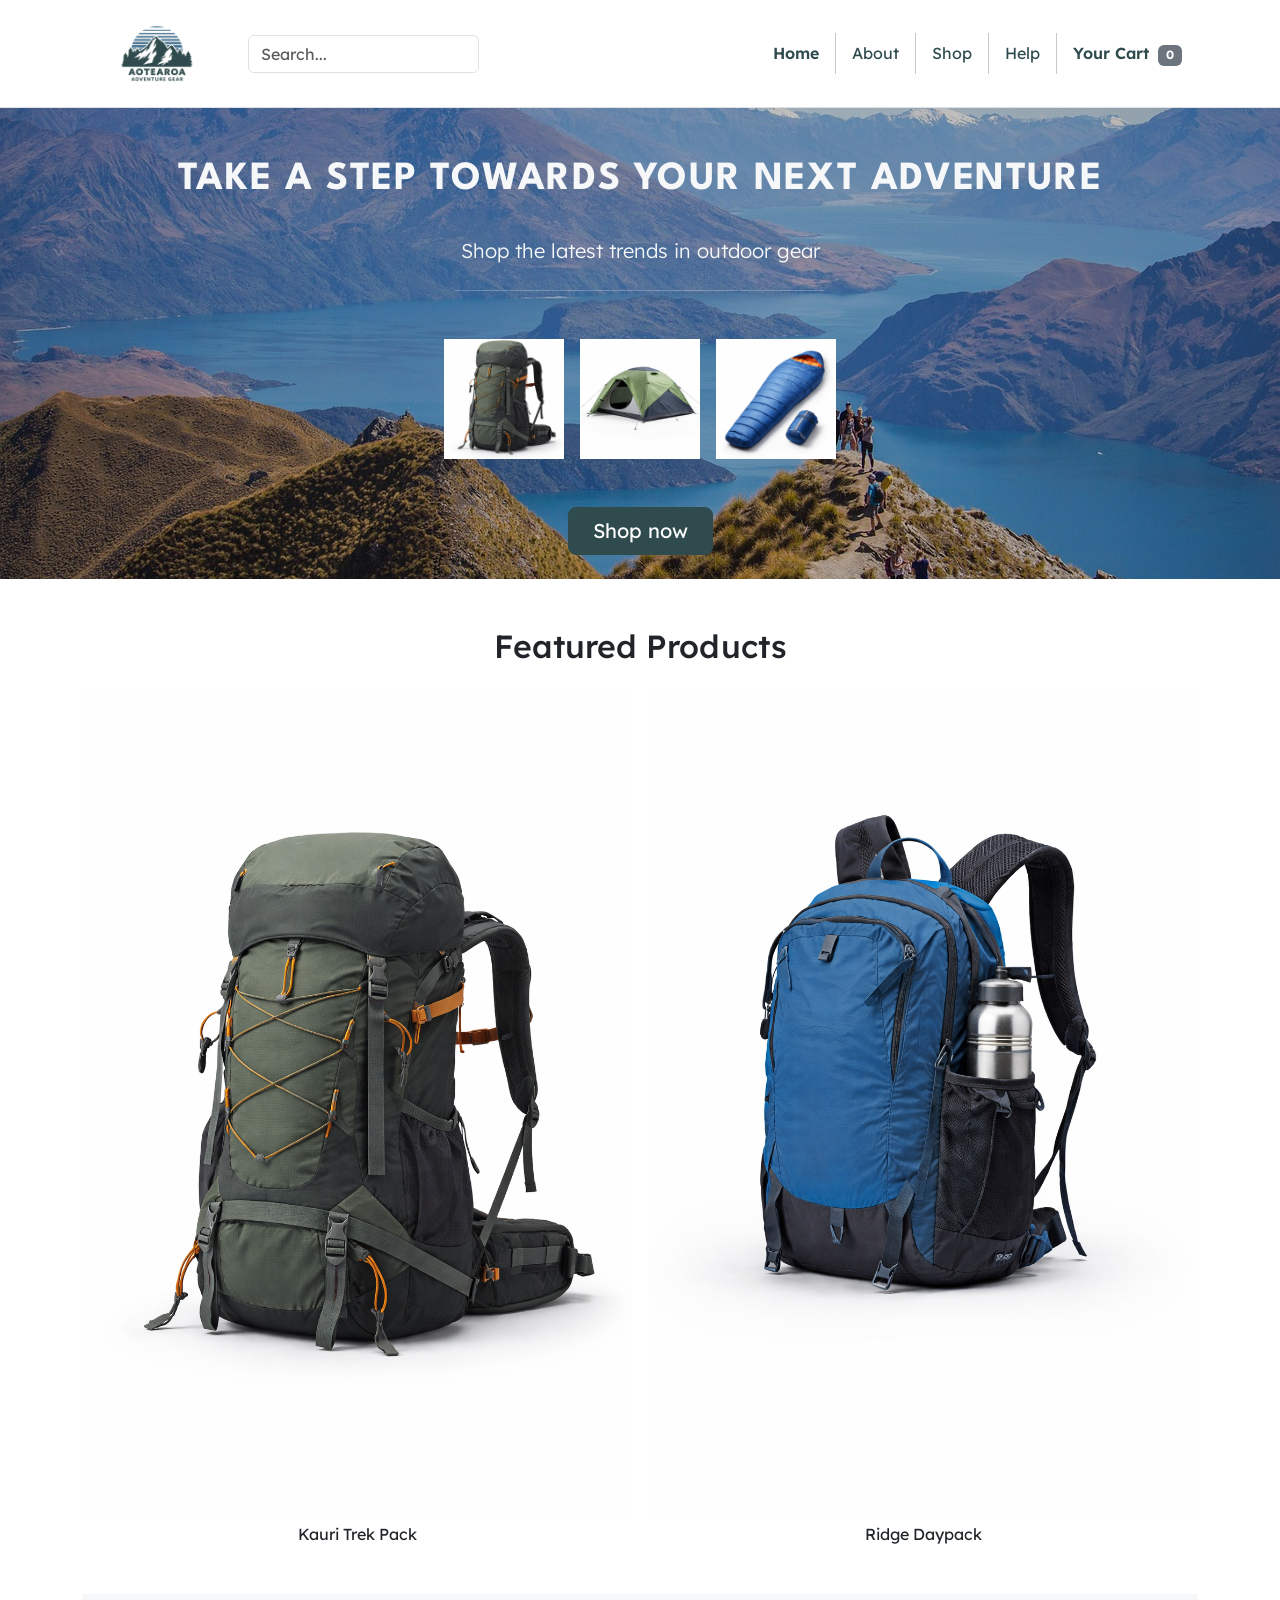
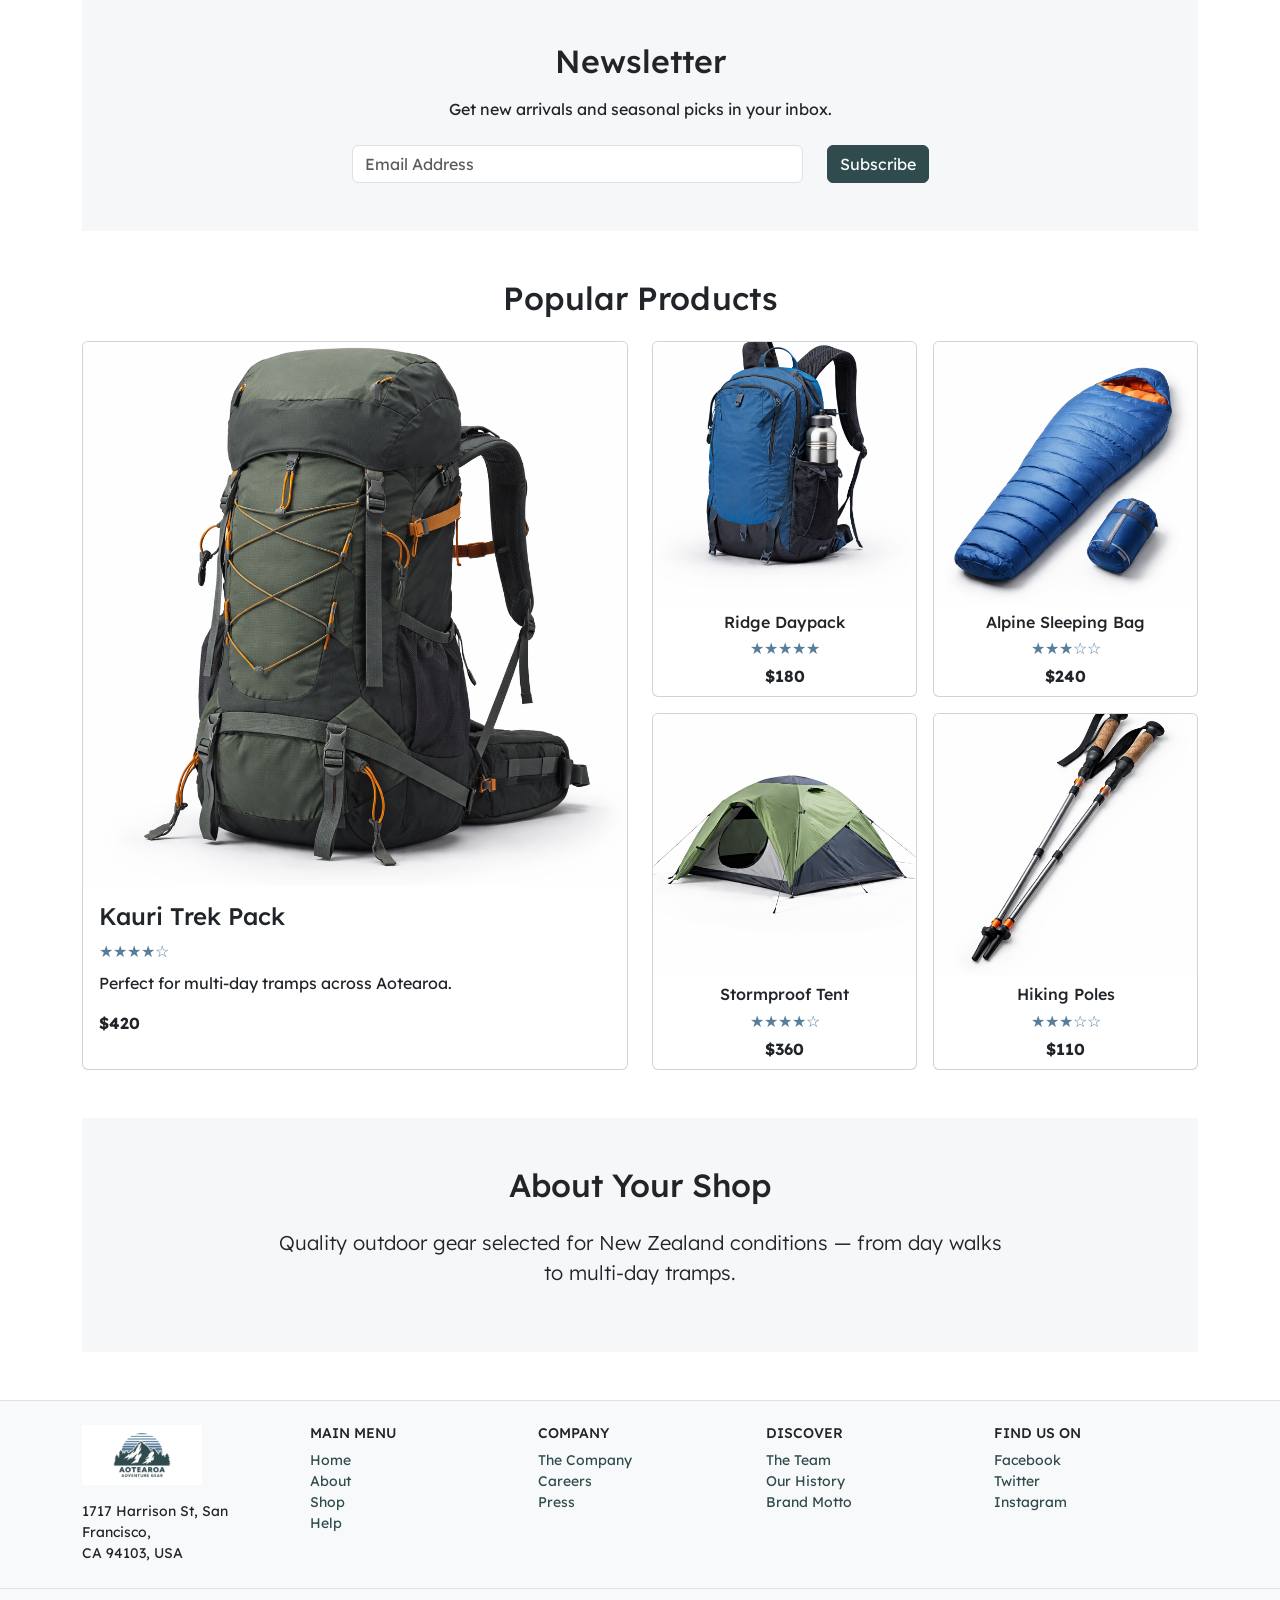
==== commit 443f4c4d: "Create cart page. create JS for dynamic cart functions" ====
--- a/AS2/index.html
+++ b/AS2/index.html
@@ -64,7 +64,7 @@
                 </li>
                 <div class="vr"></div>
                 <li class="nav-item">
-                  <a class="nav-link" href="about.html">About</a>
+                  <a class="nav-link" href="#">About</a>
                 </li>
                 <div class="vr"></div>
                 <li class="nav-item">
@@ -72,11 +72,11 @@
                 </li>
                 <div class="vr"></div>
                 <li class="nav-item">
-                  <a class="nav-link" href="help.html">Help</a>
+                  <a class="nav-link" href="#">Help</a>
                 </li>
                 <div class="vr"></div>
                 <li class="nav-item">
-                  <a class="nav-link" href="cart.html">Your Cart</a>
+                    <a class="nav-link active" href="cart.html">Your Cart <span class="badge text-bg-secondary ms-1" data-cart-count>0</span></a>
                 </li>
               </ul>
             </nav>
@@ -389,27 +389,27 @@
                 <h5 class="mb-2 small text-uppercase">Main Menu</h5>
                 <ul class="list-unstyled small mb-0">
                   <li><a href="index.html" class="text-decoration-none">Home</a></li>
-                  <li><a href="about.html" class="text-decoration-none">About</a></li>
+                  <li><a href="#" class="text-decoration-none">About</a></li>
                   <li><a href="shop.html" class="text-decoration-none">Shop</a></li>
-                  <li><a href="help.html" class="text-decoration-none">Help</a></li>
+                  <li><a href="#" class="text-decoration-none">Help</a></li>
                 </ul>
               </div>
 
               <div class="col">
                 <h5 class="mb-2 small text-uppercase">Company</h5>
                 <ul class="list-unstyled small mb-0">
-                  <li><a href="about.html" class="text-decoration-none">The Company</a></li>
-                  <li><a href="careers.html" class="text-decoration-none">Careers</a></li>
-                  <li><a href="news.html" class="text-decoration-none">Press</a></li>
+                  <li><a href="#" class="text-decoration-none">The Company</a></li>
+                  <li><a href="#" class="text-decoration-none">Careers</a></li>
+                  <li><a href="#" class="text-decoration-none">Press</a></li>
                 </ul>
               </div>
 
               <div class="col">
                 <h5 class="mb-2 small text-uppercase">Discover</h5>
                 <ul class="list-unstyled small mb-0">
-                  <li><a href="about.html" class="text-decoration-none">The Team</a></li>
-                  <li><a href="about.html" class="text-decoration-none">Our History</a></li>
-                  <li><a href="about.html" class="text-decoration-none">Brand Motto</a></li>
+                  <li><a href="#" class="text-decoration-none">The Team</a></li>
+                  <li><a href="#" class="text-decoration-none">Our History</a></li>
+                  <li><a href="#" class="text-decoration-none">Brand Motto</a></li>
                 </ul>
               </div>
 
--- a/AS2/css/custom-styles.css
+++ b/AS2/css/custom-styles.css
@@ -145,4 +145,39 @@
   border-bottom: 1px solid rgba(0, 0, 0, 0.12);
 }
 
+.checkout-steps {
+  display: flex;
+  gap: 0;
+  justify-content: center;
+  flex-wrap: wrap;
+}
 
+.step-tab {
+  background: transparent;
+  border: 0;
+  padding: 0.75rem 1rem;
+  color: var(--bs-secondary);
+  position: relative;
+  font-family: "League Spartan", sans-serif;
+}
+
+.step-tab::after {
+  content: "";
+  position: absolute;
+  left: 0.75rem;
+  right: 0.75rem;
+  bottom: -1px;
+  height: 2px;
+  background: transparent;
+}
+
+.step-tab.is-active {
+  color: var(--bs-dark);
+}
+
+.step-tab.is-active::after {
+  background: var(--bs-secondary);
+}
+
+
+
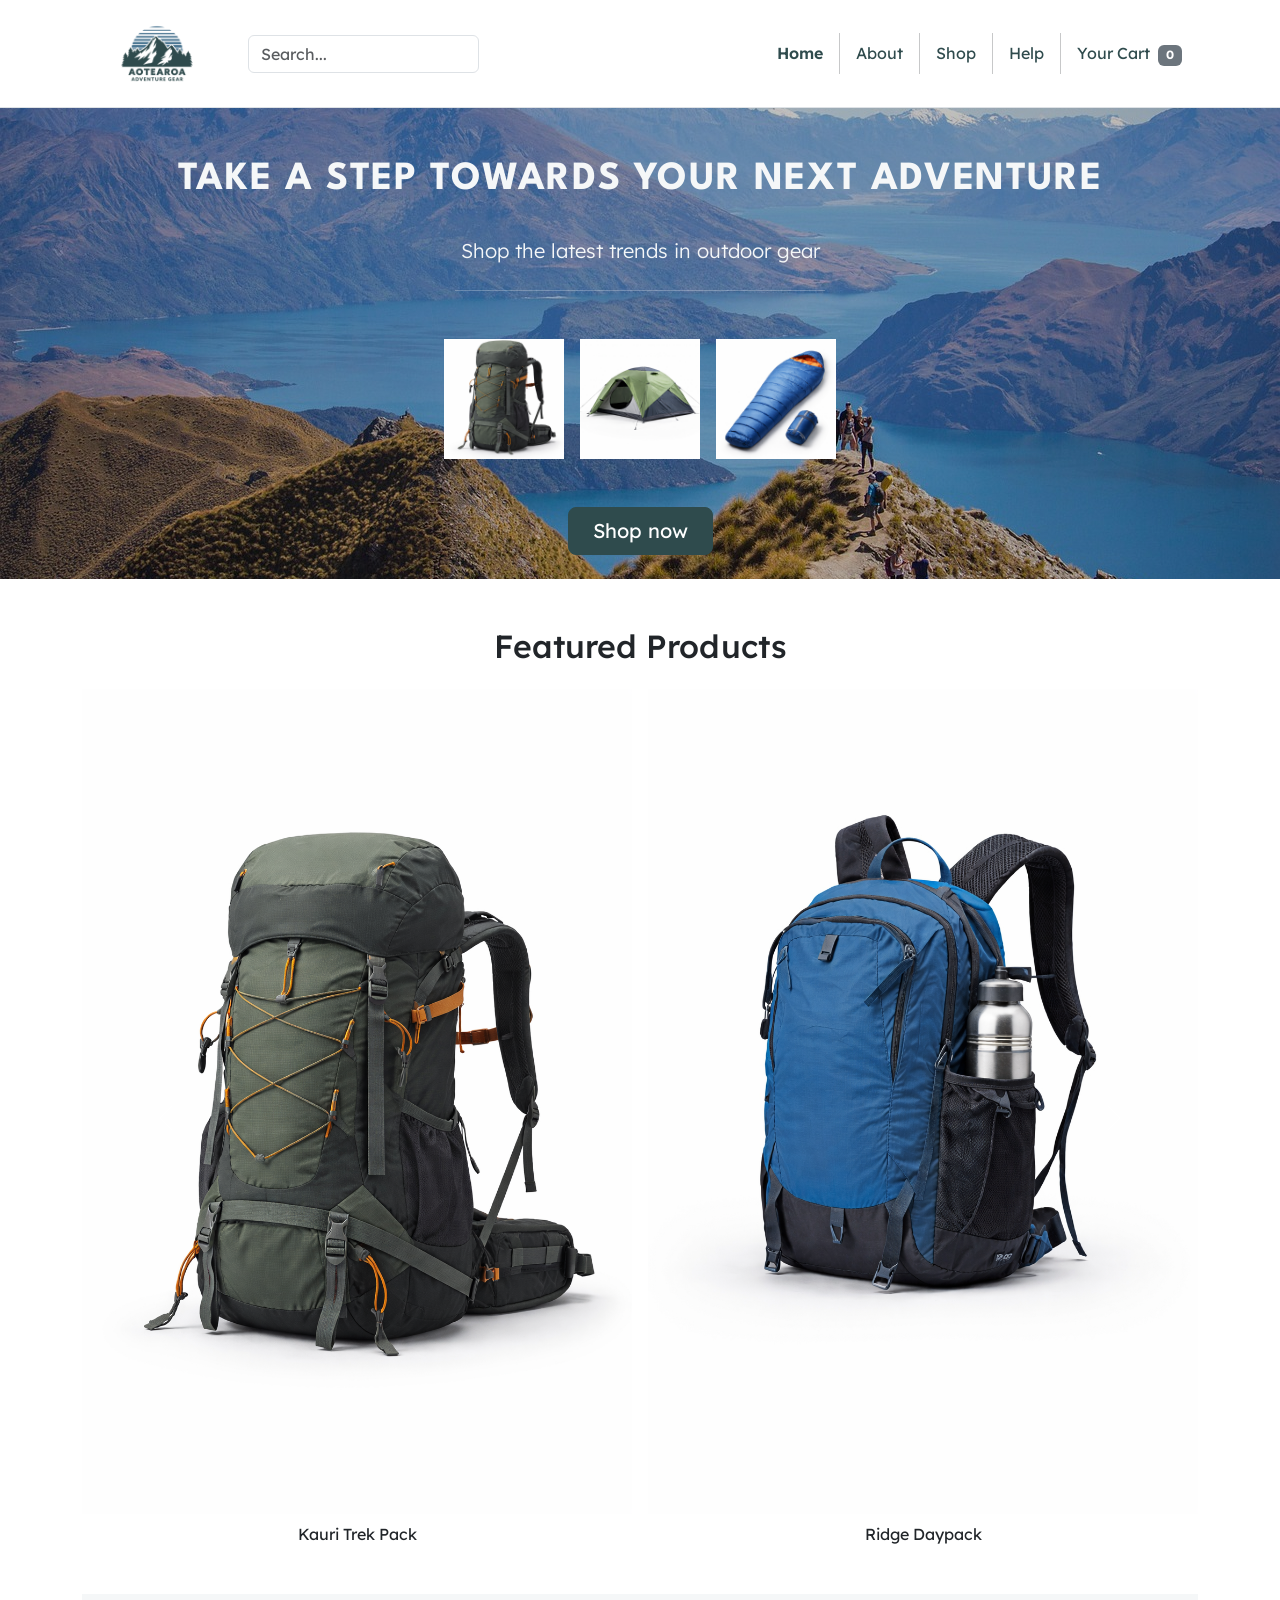
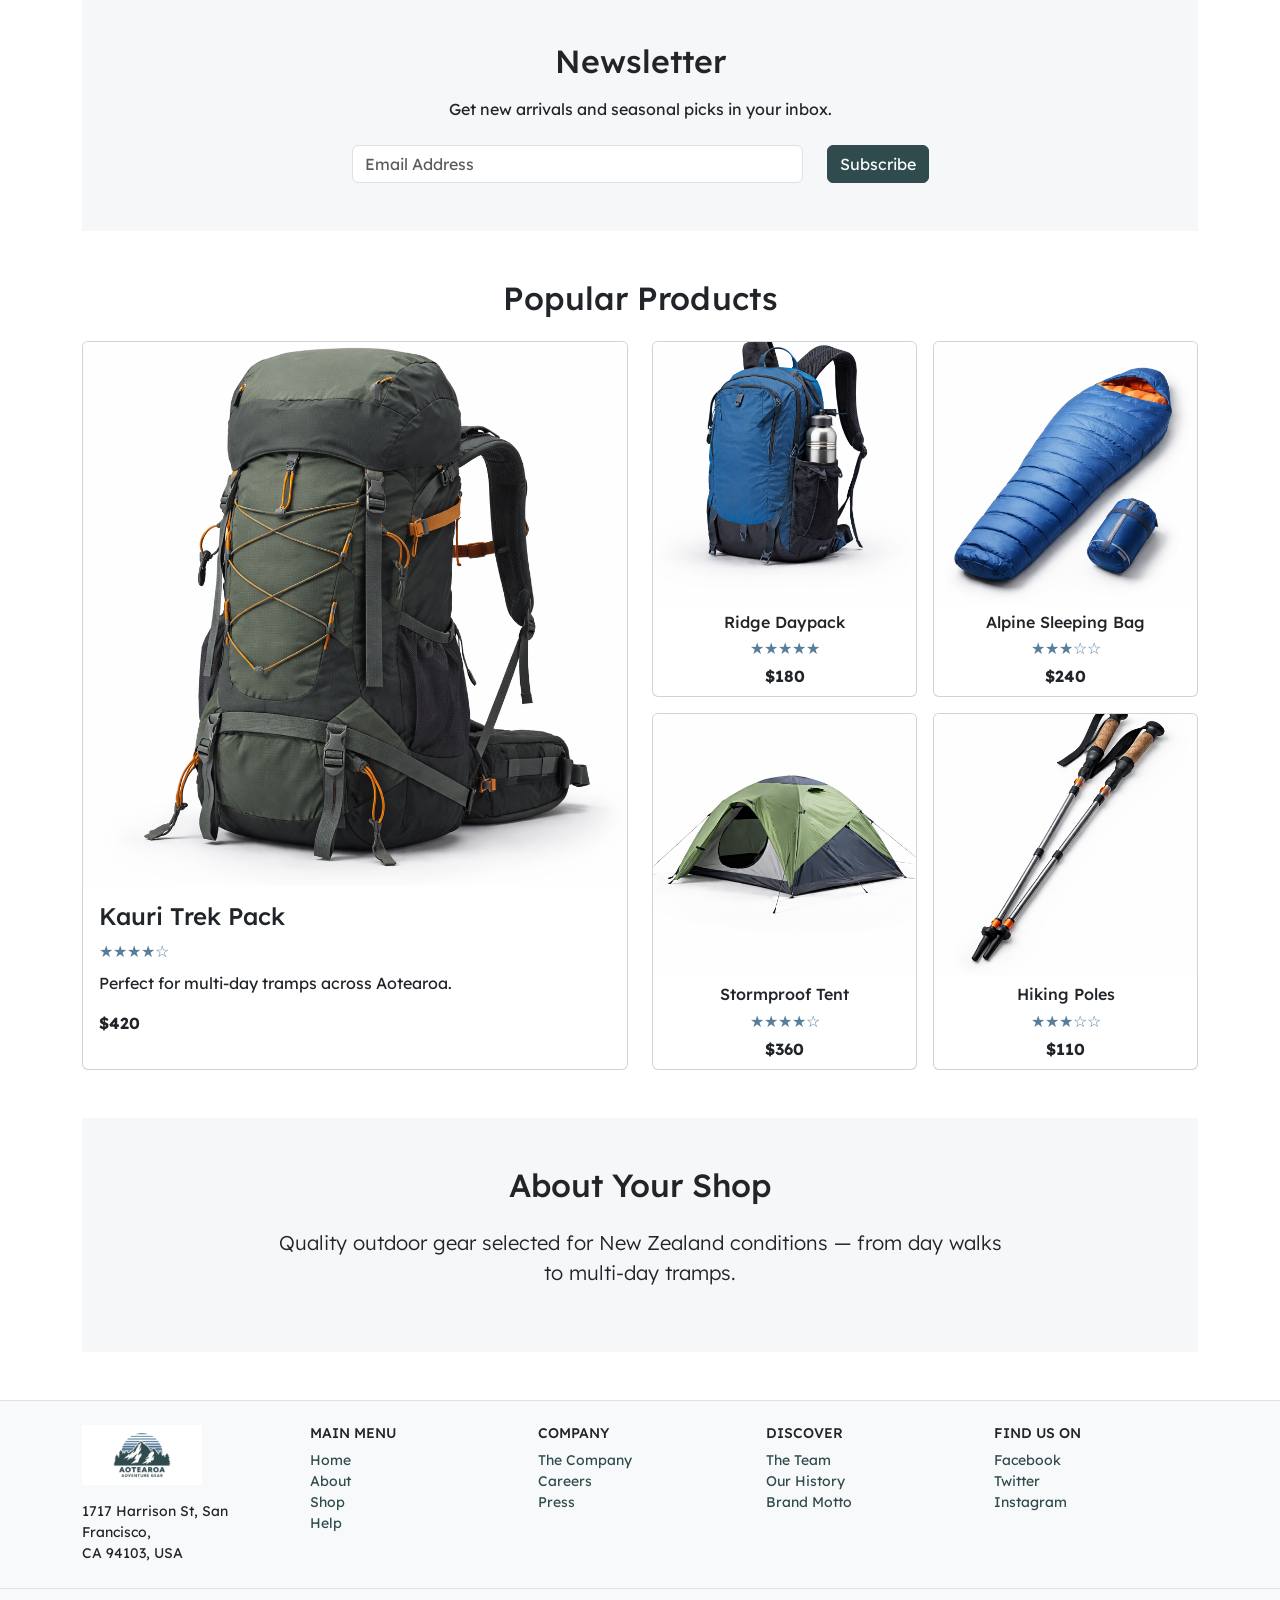
==== commit 22bcfdf2: "Add scroll to top button on index, shop and product pages" ====
--- a/AS2/index.html
+++ b/AS2/index.html
@@ -76,7 +76,7 @@
                 </li>
                 <div class="vr"></div>
                 <li class="nav-item">
-                    <a class="nav-link active" href="cart.html">Your Cart <span class="badge text-bg-secondary ms-1" data-cart-count>0</span></a>
+                    <a class="nav-link" href="cart.html">Your Cart <span class="badge text-bg-secondary ms-1" data-cart-count>0</span></a>
                 </li>
               </ul>
             </nav>
@@ -128,6 +128,9 @@
           </div>
         </section>
 
+        <!-- Scroll to top button -->
+        <button onclick="topFunction()" id="myBtn" title="Go to top" class="btn btn-primary rounded-circle">Top</button>
+
         <div class="container">
           <!-- Featured Products Carousel -->
           <section id="featured-products-carousel" class="py-5">
@@ -438,5 +441,29 @@
       integrity="sha384-G/EV+4j2dNv+tEPo3++6LCgdCROaejBqfUeNjuKAiuXbjrxilcCdDz6ZAVfHWe1Y"
       crossorigin="anonymous"
     ></script>
+    <script src="js/cart.js"></script>
+    <script>updateCartCount()
+
+        /* scroll to top function */
+        // Get the button:
+        let mybutton = document.getElementById("myBtn");
+
+        // When the user scrolls down 20px from the top of the document, show the button
+        window.onscroll = function() {scrollFunction()};
+
+        function scrollFunction() {
+        if (document.body.scrollTop > 20 || document.documentElement.scrollTop > 20) {
+            mybutton.style.display = "block";
+        } else {
+            mybutton.style.display = "none";
+        }
+        }
+
+        // When the user clicks on the button, scroll to the top of the document
+        function topFunction() {
+        document.body.scrollTop = 0; // For Safari
+        document.documentElement.scrollTop = 0; // For Chrome, Firefox, IE and Opera
+        }
+    </script>
   </body>
 </html>
--- a/AS2/css/custom-styles.css
+++ b/AS2/css/custom-styles.css
@@ -32,6 +32,18 @@
 
 a:hover, .nav-link:hover {
   color: var(--aag-sky);
+}
+
+/* Scroll to top Button */
+#myBtn {
+  display: none; /* Hidden by default */
+  position: fixed; /* Fixed/sticky position */
+  bottom: 20px; /* Place the button at the bottom of the page */
+  right: 30px; /* Place the button 30px from the right */
+  z-index: 99; /* Make sure it does not overlap */
+  cursor: pointer; /* Add a mouse pointer on hover */
+  padding: 15px; /* Some padding */
+  font-size: 18px; /* Increase font size */
 }
 
 /* Background bands (hero/newsletter/about) */
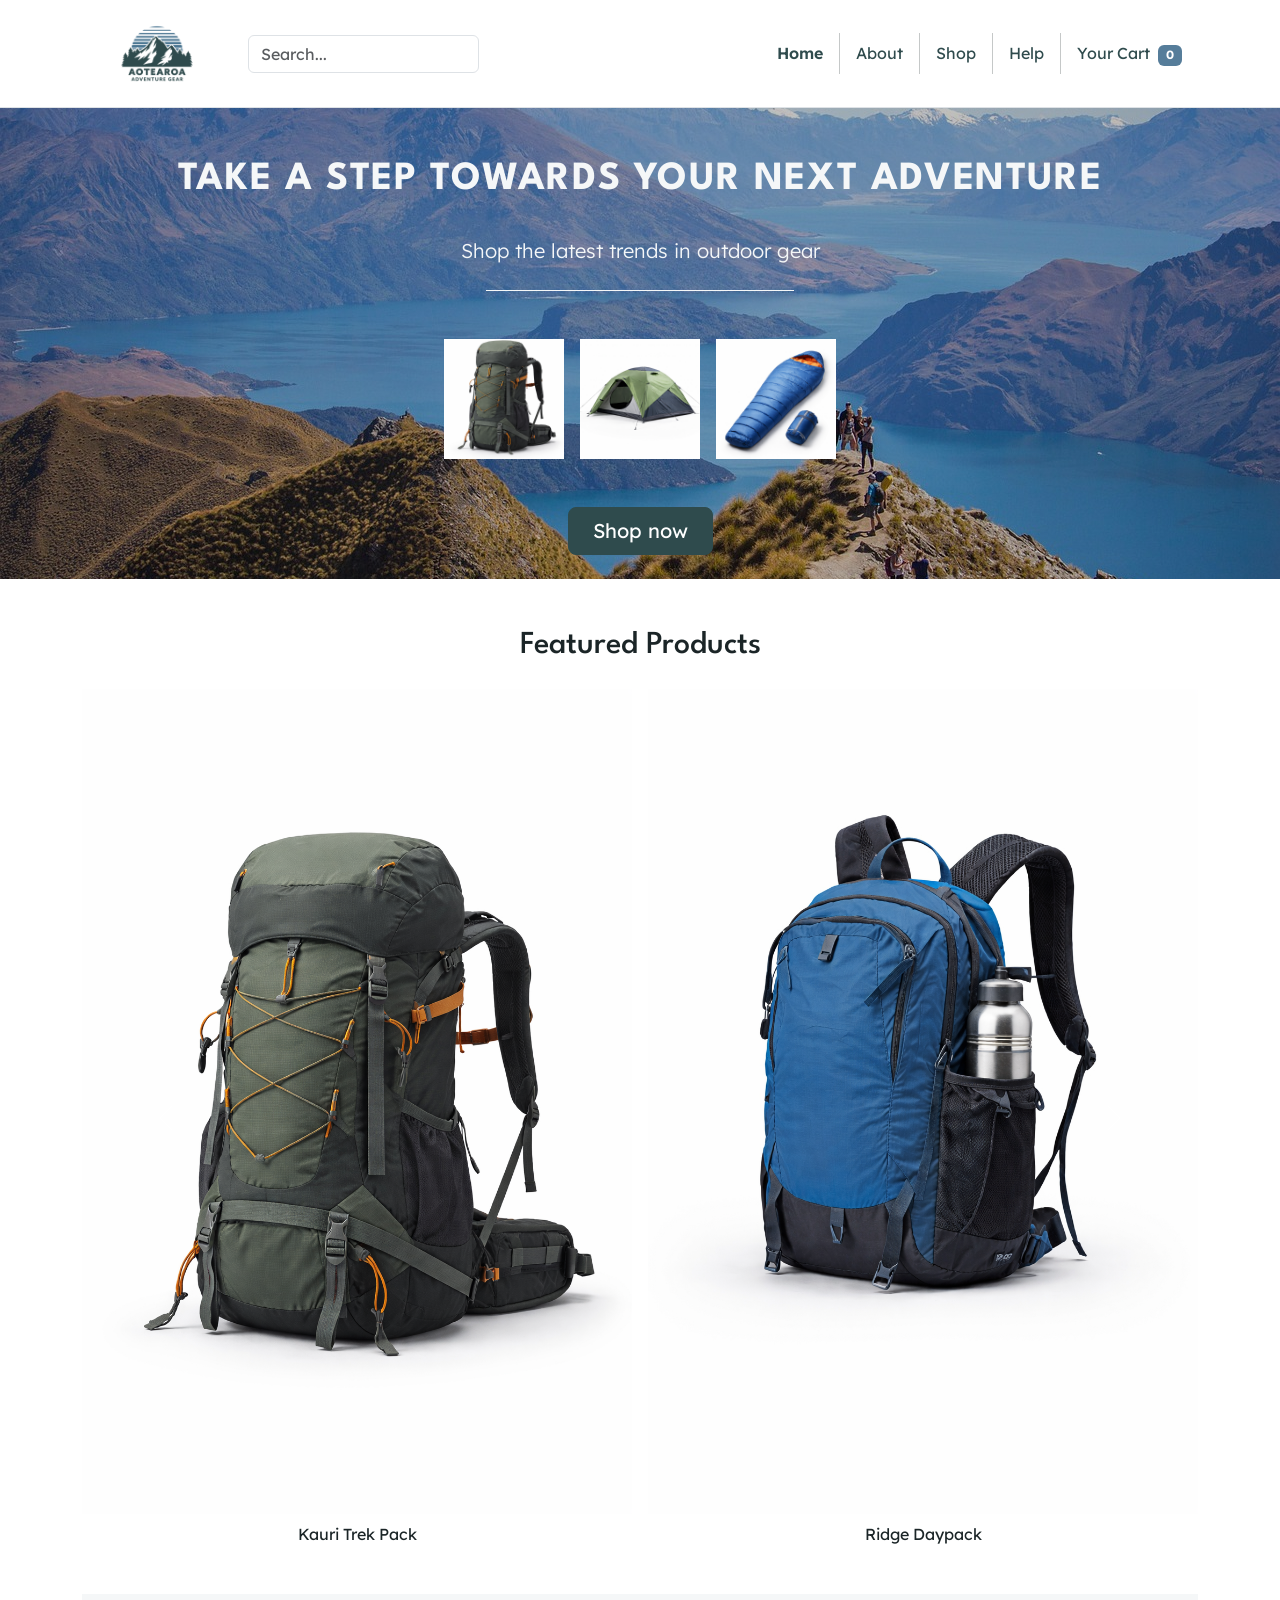
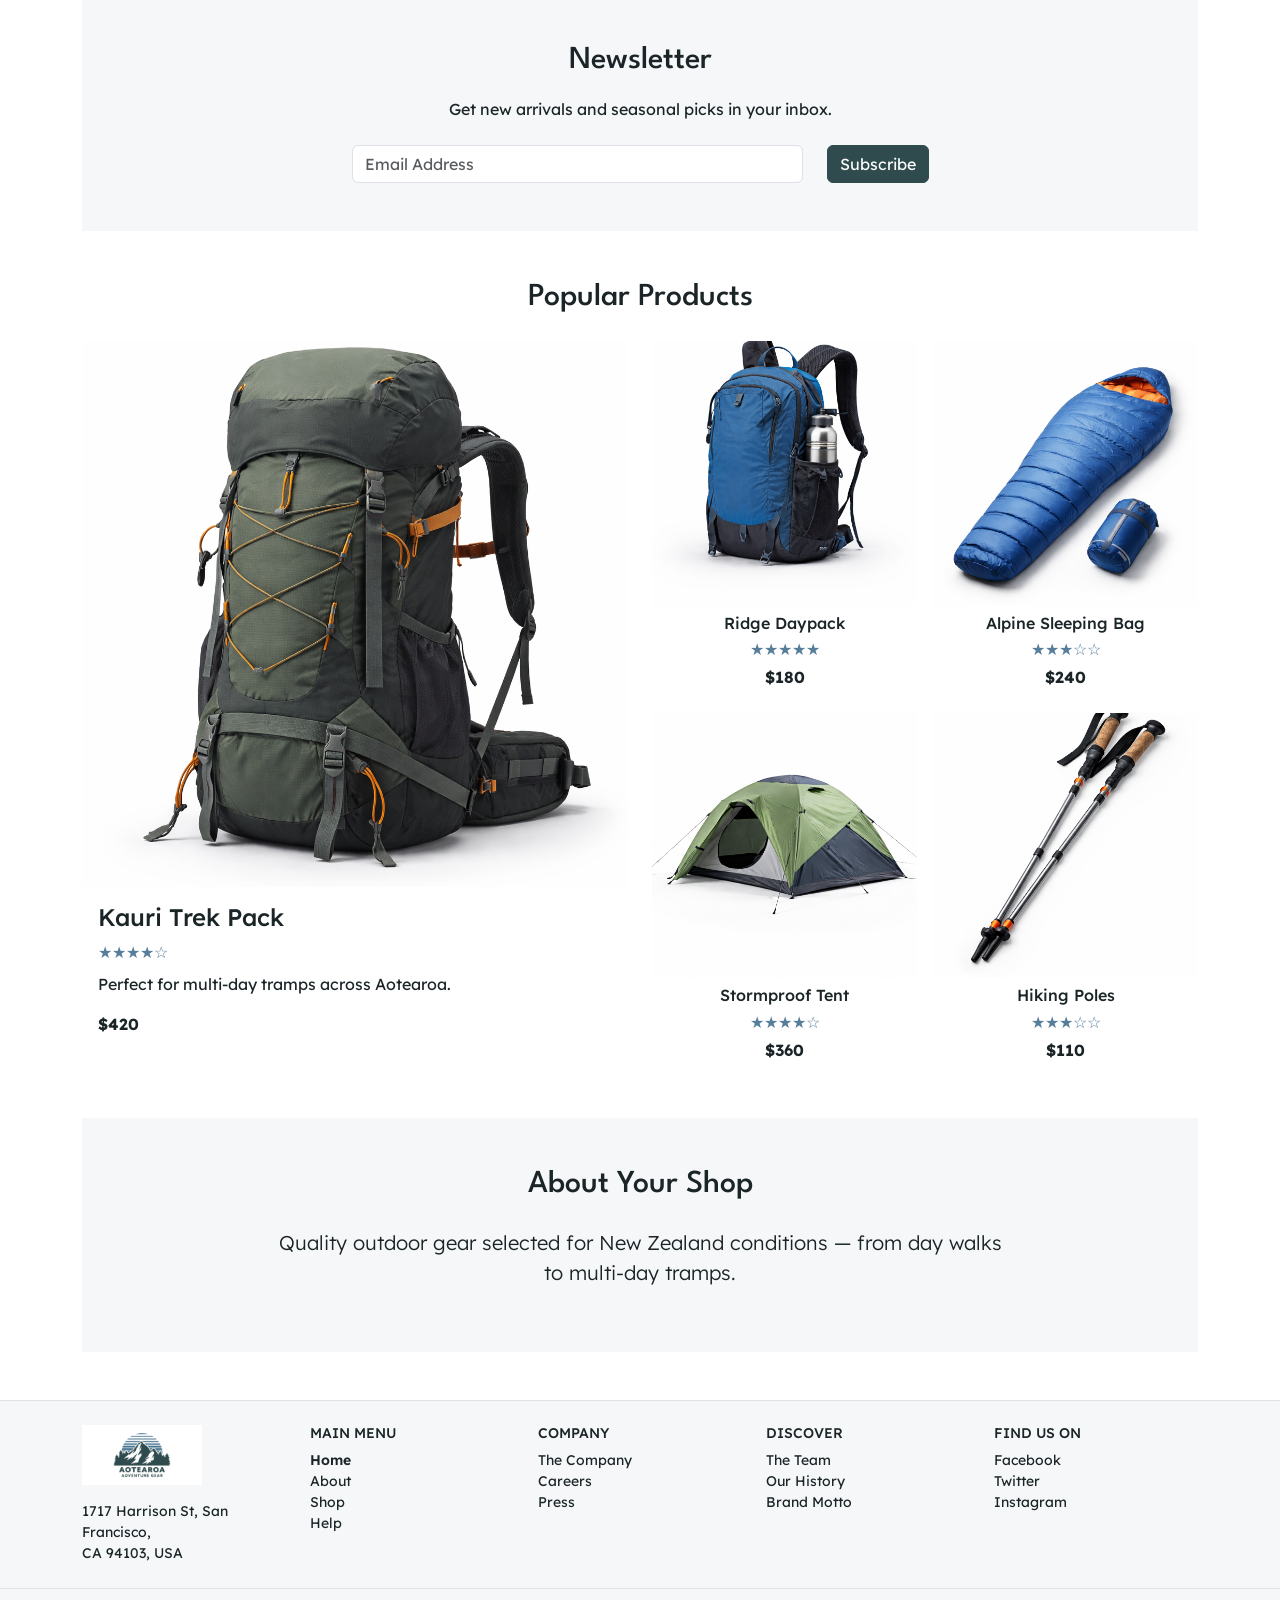
==== commit a31f3d03: "clear up css, optimise bootstrap" ====
--- a/AS2/index.html
+++ b/AS2/index.html
@@ -57,29 +57,18 @@
             </div>
 
             <!-- Navigation -->
-            <nav class="main-nav" aria-label="Main navigation">
-              <ul class="nav flex-wrap">
-                <li class="nav-item">
-                  <a class="nav-link active" href="index.html">Home</a>
-                </li>
-                <div class="vr"></div>
-                <li class="nav-item">
-                  <a class="nav-link" href="#">About</a>
-                </li>
-                <div class="vr"></div>
-                <li class="nav-item">
-                  <a class="nav-link" href="shop.html">Shop</a>
-                </li>
-                <div class="vr"></div>
-                <li class="nav-item">
-                  <a class="nav-link" href="#">Help</a>
-                </li>
-                <div class="vr"></div>
-                <li class="nav-item">
-                    <a class="nav-link" href="cart.html">Your Cart <span class="badge text-bg-secondary ms-1" data-cart-count>0</span></a>
-                </li>
-              </ul>
-            </nav>
+            <!-- Top Menu -->
+          <nav class="nav" aria-label="Main navigation">
+            <a class="nav-link active fw-semibold" href="index.html">Home</a>
+            <div class="vr"></div>
+            <a class="nav-link" href="#">About</a>
+            <div class="vr"></div>
+            <a class="nav-link" href="shop.html">Shop</a>
+            <div class="vr"></div>
+            <a class="nav-link" href="#">Help</a>
+            <div class="vr"></div>
+            <a class="nav-link" href="cart.html">Your Cart <span class="badge text-bg-secondary ms-1" data-cart-count>0</span></a>
+          </nav>
           </div>
         </div>
       </header>
@@ -91,9 +80,9 @@
           class="hero p-4 text-center"
           style="--hero-image: url('../images/hero_image.jpg')"
         >
-          <h1 class="py-4">Take a step towards your next adventure</h1>
-          <p class="lead">Shop the latest trends in outdoor gear</p>
-          <hr class="hr-hero" />
+          <h1 class="py-4 text-light">Take a step towards your next adventure</h1>
+          <p class="lead text-light">Shop the latest trends in outdoor gear</p>
+          <hr class="w-25 mx-auto my-4 opacity-100 text-light">
 
           <!-- Featured product images -->
           <div class="d-flex justify-content-center gap-3 mb-4 py-4">
@@ -239,7 +228,7 @@
           </section>
 
           <!-- Newsletter section -->
-          <section id="newsletter" class="newsletter py-5">
+          <section id="newsletter" class="newsletter py-5 bg-light">
             <div class="text-center">
               <h2 class="mb-3">Newsletter</h2>
               <p class="mb-4">
@@ -275,12 +264,12 @@
               <!-- LEFT: big featured card -->
               <div class="col-md-6">
                 <a href="product.html?id=1" class="text-decoration-none text-reset d-block h-100">
-                  <article class="card h-100">
+                  <article class="card h-100 border-0">
                     <img src="images/trekpack.png" class="card-img-top product-thumb" alt="Kauri Trek Pack" />
                     <div class="card-body">
                       <h3 class="card-title h4">Kauri Trek Pack</h3>
                       <div class="mb-2">
-                        <span class="stars">&#9733;&#9733;&#9733;&#9733;&#9734;</span>
+                        <span class="stars text-secondary">&#9733;&#9733;&#9733;&#9733;&#9734;</span>
                       </div>
                       <p class="card-text">Perfect for multi-day tramps across Aotearoa.</p>
                       <p class="card-text fw-bold mb-0">$420</p>
@@ -294,12 +283,12 @@
                 <div class="row g-3">
                   <div class="col-6">
                     <a href="product.html?id=2" class="text-decoration-none text-reset d-block h-100">
-                      <article class="card h-100 text-center">
+                      <article class="card h-100 border-0 text-center">
                         <img src="images/daypack.png" class="card-img-top product-thumb" alt="Ridge Daypack" />
                         <div class="card-body p-2">
                           <h3 class="card-title h6 mb-1">Ridge Daypack</h3>
                           <div class="mb-1">
-                            <span class="stars">&#9733;&#9733;&#9733;&#9733;&#9733;</span>
+                            <span class="stars text-secondary">&#9733;&#9733;&#9733;&#9733;&#9733;</span>
                           </div>
                           <p class="card-text fw-bold mb-0">$180</p>
                         </div>
@@ -309,12 +298,12 @@
 
                   <div class="col-6">
                     <a href="product.html?id=3" class="text-decoration-none text-reset d-block h-100">
-                      <article class="card h-100 text-center">
+                      <article class="card h-100 border-0 text-center">
                         <img src="images/sleepingbag.png" class="card-img-top product-thumb" alt="Alpine Sleeping Bag" />
                         <div class="card-body p-2">
                           <h3 class="card-title h6 mb-1">Alpine Sleeping Bag</h3>
                           <div class="mb-1">
-                            <span class="stars">&#9733;&#9733;&#9733;&#9734;&#9734;</span>
+                            <span class="stars text-secondary">&#9733;&#9733;&#9733;&#9734;&#9734;</span>
                           </div>
                           <p class="card-text fw-bold mb-0">$240</p>
                         </div>
@@ -324,12 +313,12 @@
 
                   <div class="col-6">
                     <a href="product.html?id=4" class="text-decoration-none text-reset d-block h-100">
-                      <article class="card h-100 text-center">
+                      <article class="card h-100 border-0 text-center">
                         <img src="images/tent.png" class="card-img-top product-thumb" alt="Stormproof Tent" />
                         <div class="card-body p-2">
                           <h3 class="card-title h6 mb-1">Stormproof Tent</h3>
                           <div class="mb-1">
-                            <span class="stars">&#9733;&#9733;&#9733;&#9733;&#9734;</span>
+                            <span class="stars text-secondary">&#9733;&#9733;&#9733;&#9733;&#9734;</span>
                           </div>
                           <p class="card-text fw-bold mb-0">$360</p>
                         </div>
@@ -339,12 +328,12 @@
 
                   <div class="col-6">
                     <a href="product.html?id=5" class="text-decoration-none text-reset d-block h-100">
-                      <article class="card h-100 text-center">
+                      <article class="card h-100 border-0 text-center">
                         <img src="images/hikingpoles.png" class="card-img-top product-thumb" alt="Hiking Poles" />
                         <div class="card-body p-2">
                           <h3 class="card-title h6 mb-1">Hiking Poles</h3>
                           <div class="mb-1">
-                            <span class="stars">&#9733;&#9733;&#9733;&#9734;&#9734;</span>
+                            <span class="stars text-secondary">&#9733;&#9733;&#9733;&#9734;&#9734;</span>
                           </div>
                           <p class="card-text fw-bold mb-0">$110</p>
                         </div>
@@ -357,7 +346,7 @@
           </section>
 
           <!-- About Section -->
-          <section id="about" class="about py-5">
+          <section id="about" class="about py-5 bg-light">
             <div class="container text-center">
               <h2 class="mb-4">About Your Shop</h2>
               <div class="col-lg-8 mx-auto">
@@ -388,40 +377,41 @@
                 </address>
               </div>
 
+              <!-- TODO: fix lack of colour on hover-->
               <div class="col">
                 <h5 class="mb-2 small text-uppercase">Main Menu</h5>
                 <ul class="list-unstyled small mb-0">
-                  <li><a href="index.html" class="text-decoration-none">Home</a></li>
-                  <li><a href="#" class="text-decoration-none">About</a></li>
-                  <li><a href="shop.html" class="text-decoration-none">Shop</a></li>
-                  <li><a href="#" class="text-decoration-none">Help</a></li>
+                  <li><a href="index.html" class="nav-link active fw-semibold">Home</a></li>
+                  <li><a href="#" class="nav-link">About</a></li>
+                  <li><a href="shop.html" class="nav-link">Shop</a></li>
+                  <li><a href="#" class="nav-link">Help</a></li>
                 </ul>
               </div>
 
               <div class="col">
                 <h5 class="mb-2 small text-uppercase">Company</h5>
                 <ul class="list-unstyled small mb-0">
-                  <li><a href="#" class="text-decoration-none">The Company</a></li>
-                  <li><a href="#" class="text-decoration-none">Careers</a></li>
-                  <li><a href="#" class="text-decoration-none">Press</a></li>
+                  <li><a href="#" class="nav-link">The Company</a></li>
+                  <li><a href="#" class="nav-link">Careers</a></li>
+                  <li><a href="#" class="nav-link">Press</a></li>
                 </ul>
               </div>
 
               <div class="col">
                 <h5 class="mb-2 small text-uppercase">Discover</h5>
                 <ul class="list-unstyled small mb-0">
-                  <li><a href="#" class="text-decoration-none">The Team</a></li>
-                  <li><a href="#" class="text-decoration-none">Our History</a></li>
-                  <li><a href="#" class="text-decoration-none">Brand Motto</a></li>
+                  <li><a href="#" class="nav-link">The Team</a></li>
+                  <li><a href="#" class="nav-link">Our History</a></li>
+                  <li><a href="#" class="nav-link">Brand Motto</a></li>
                 </ul>
               </div>
 
               <div class="col">
                 <h5 class="mb-2 small text-uppercase">Find Us On</h5>
                 <ul class="list-unstyled small mb-0">
-                  <li><a href="#" class="text-decoration-none">Facebook</a></li>
-                  <li><a href="#" class="text-decoration-none">Twitter</a></li>
-                  <li><a href="#" class="text-decoration-none">Instagram</a></li>
+                  <li><a href="#" class="nav-link">Facebook</a></li>
+                  <li><a href="#" class="nav-link">Twitter</a></li>
+                  <li><a href="#" class="nav-link">Instagram</a></li>
                 </ul>
               </div>
             </div>
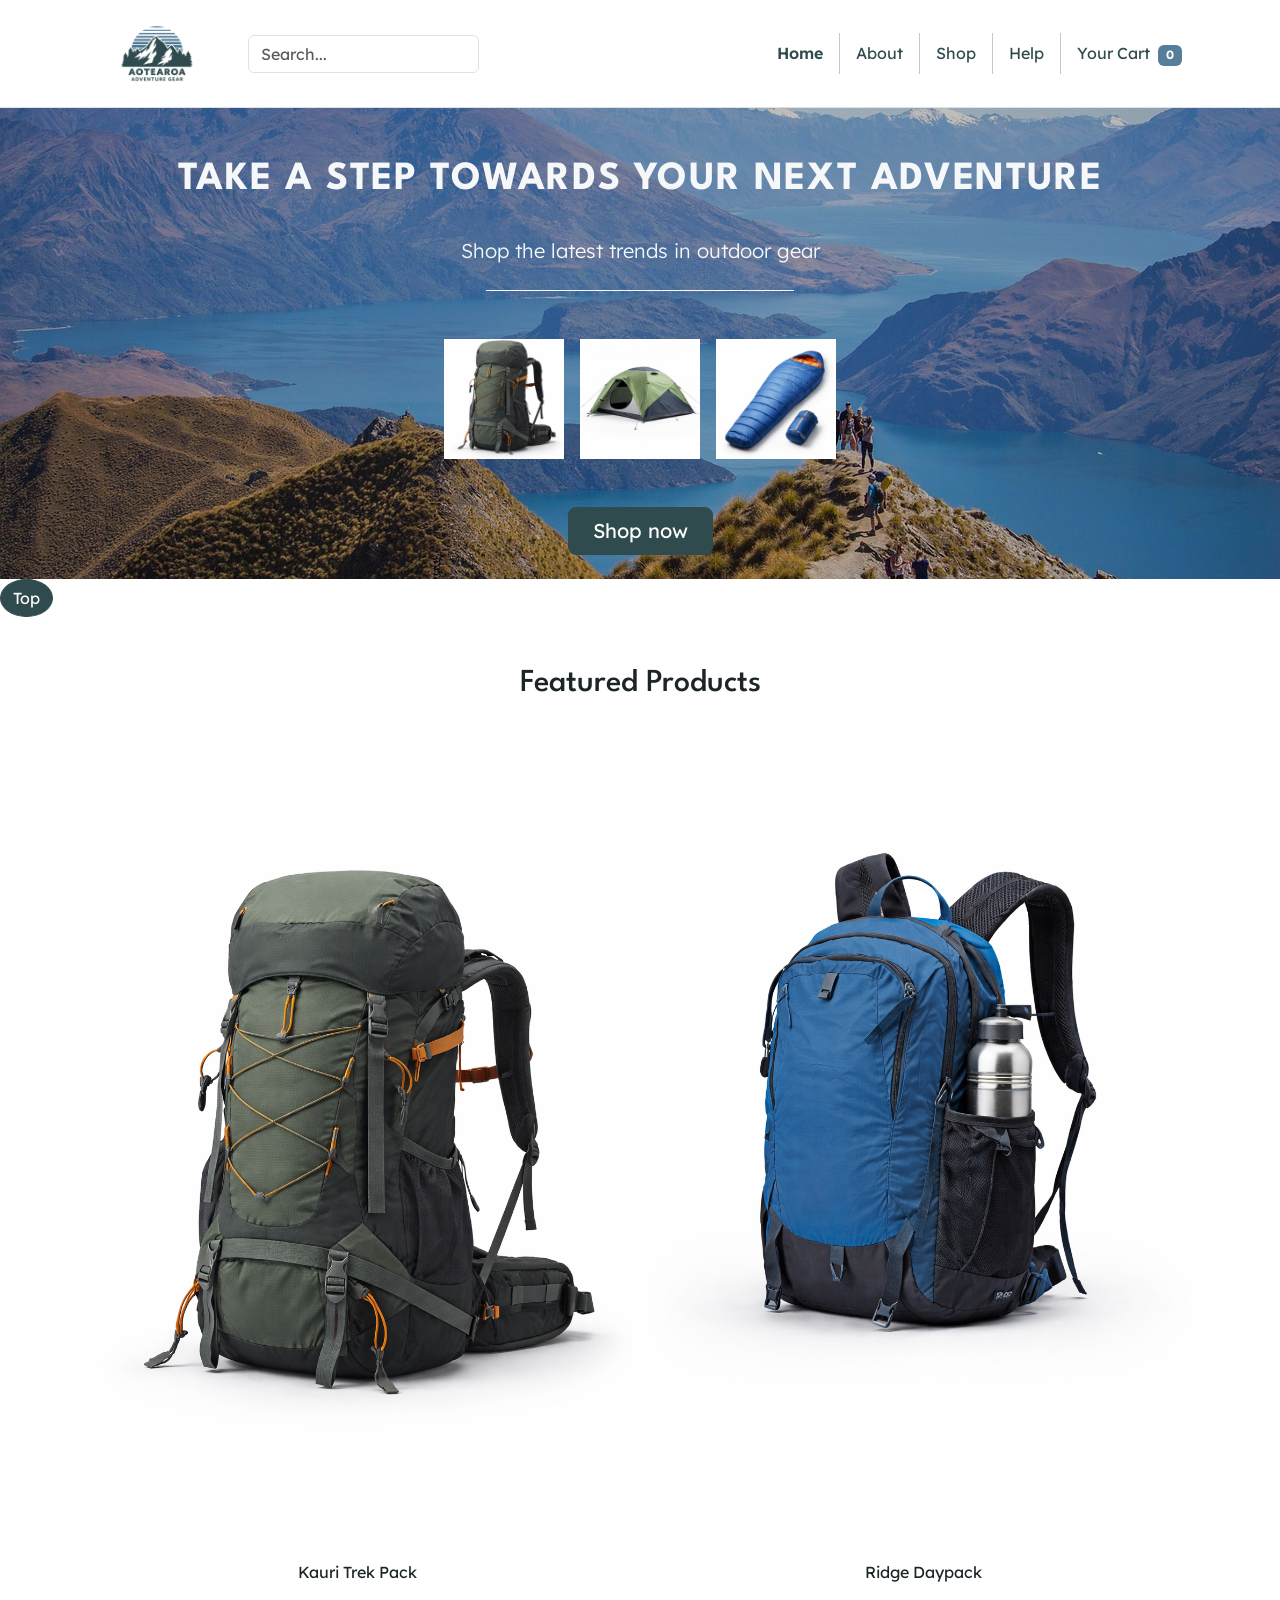
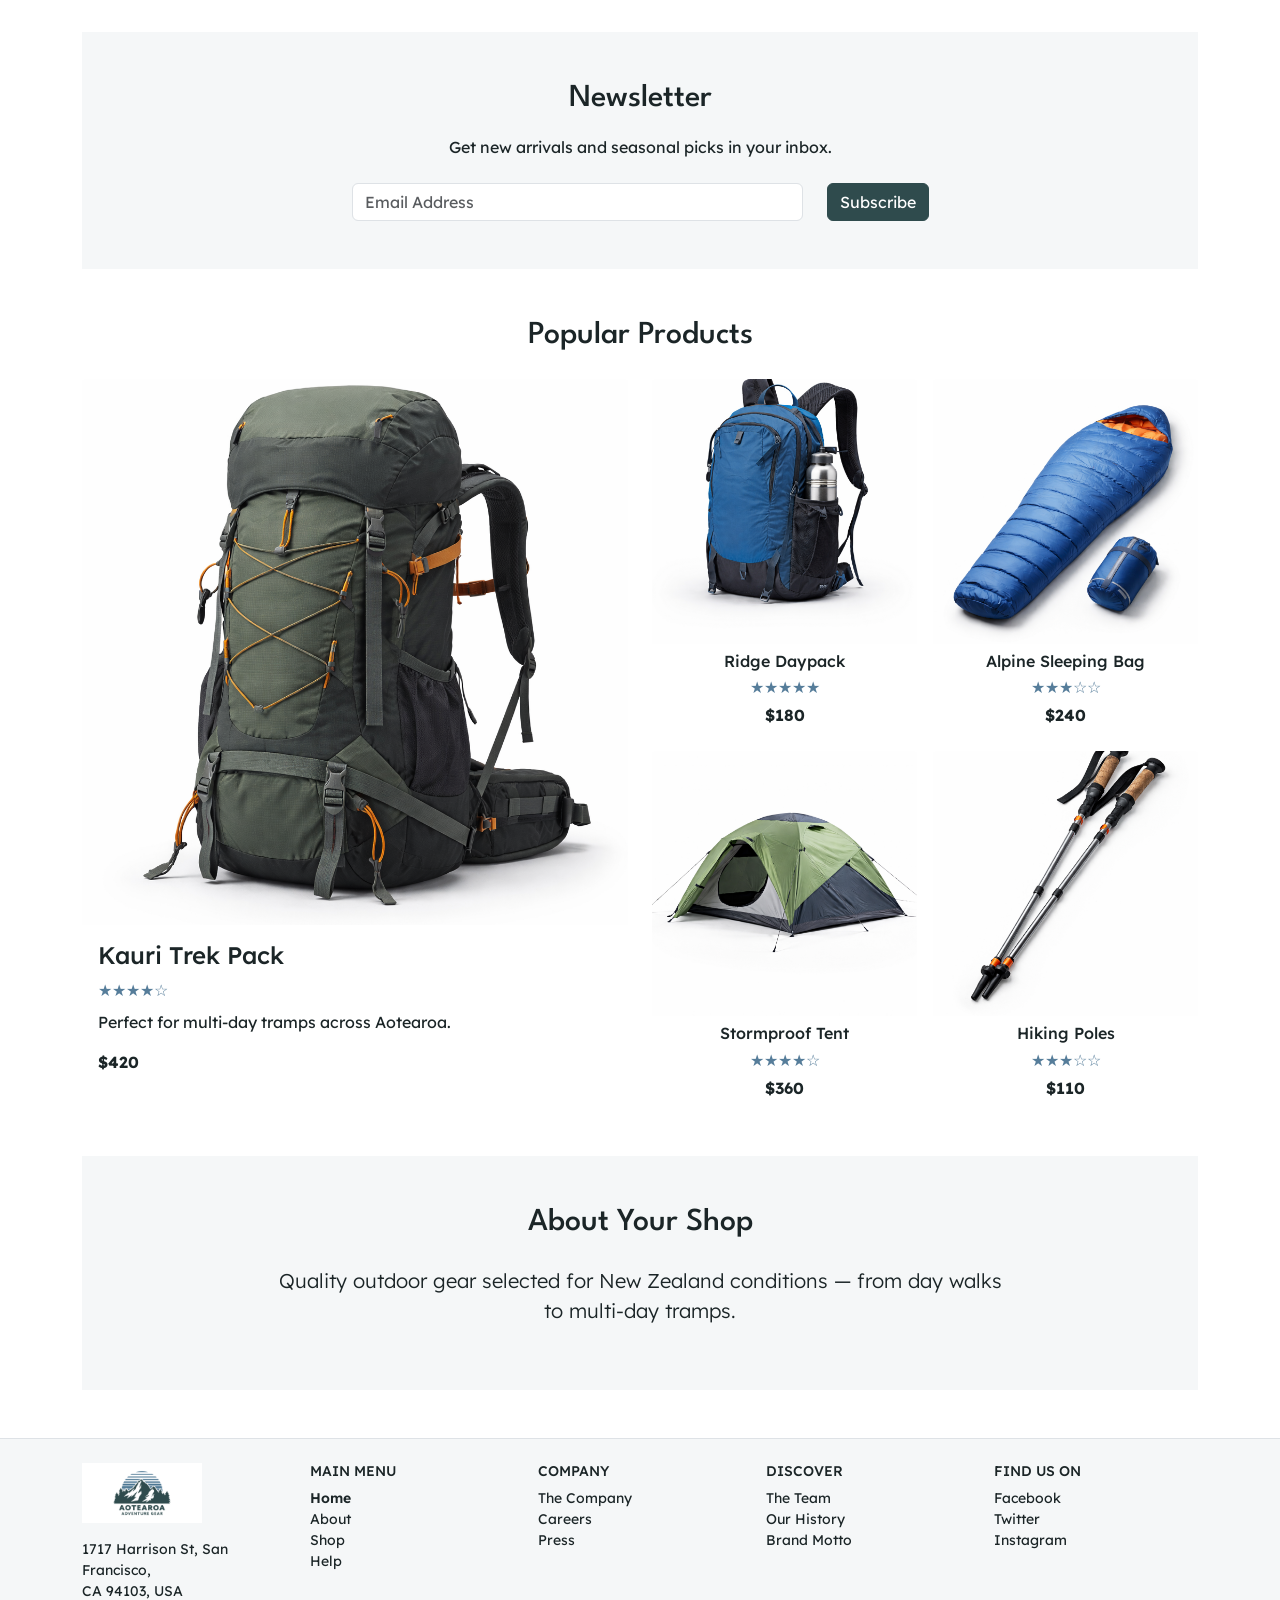
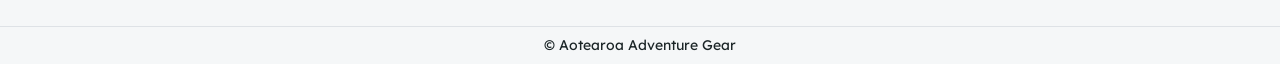
==== commit 313be003: "fix cart free shipping" ====
--- a/AS2/index.html
+++ b/AS2/index.html
@@ -118,6 +118,10 @@
         </section>
 
         <!-- Scroll to top button -->
+        <button id="topBtn" 
+        title="Go to top"  
+        class="btn btn-primary position-fixed bottom-0 end-0 m-3 rounded-circle d-flex align-items-center justify-content-center d-none"
+        type="button" aria-label="Scroll to top">Top</button>
         <button onclick="topFunction()" id="myBtn" title="Go to top" class="btn btn-primary rounded-circle">Top</button>
 
         <div class="container">
@@ -288,7 +292,7 @@
                         <div class="card-body p-2">
                           <h3 class="card-title h6 mb-1">Ridge Daypack</h3>
                           <div class="mb-1">
-                            <span class="stars text-secondary">&#9733;&#9733;&#9733;&#9733;&#9733;</span>
+                            <span class="text-secondary">&#9733;&#9733;&#9733;&#9733;&#9733;</span>
                           </div>
                           <p class="card-text fw-bold mb-0">$180</p>
                         </div>
@@ -303,7 +307,7 @@
                         <div class="card-body p-2">
                           <h3 class="card-title h6 mb-1">Alpine Sleeping Bag</h3>
                           <div class="mb-1">
-                            <span class="stars text-secondary">&#9733;&#9733;&#9733;&#9734;&#9734;</span>
+                            <span class="text-secondary">&#9733;&#9733;&#9733;&#9734;&#9734;</span>
                           </div>
                           <p class="card-text fw-bold mb-0">$240</p>
                         </div>
@@ -318,7 +322,7 @@
                         <div class="card-body p-2">
                           <h3 class="card-title h6 mb-1">Stormproof Tent</h3>
                           <div class="mb-1">
-                            <span class="stars text-secondary">&#9733;&#9733;&#9733;&#9733;&#9734;</span>
+                            <span class="text-secondary">&#9733;&#9733;&#9733;&#9733;&#9734;</span>
                           </div>
                           <p class="card-text fw-bold mb-0">$360</p>
                         </div>
@@ -333,7 +337,7 @@
                         <div class="card-body p-2">
                           <h3 class="card-title h6 mb-1">Hiking Poles</h3>
                           <div class="mb-1">
-                            <span class="stars text-secondary">&#9733;&#9733;&#9733;&#9734;&#9734;</span>
+                            <span class="text-secondary">&#9733;&#9733;&#9733;&#9734;&#9734;</span>
                           </div>
                           <p class="card-text fw-bold mb-0">$110</p>
                         </div>
@@ -432,28 +436,6 @@
       crossorigin="anonymous"
     ></script>
     <script src="js/cart.js"></script>
-    <script>updateCartCount()
-
-        /* scroll to top function */
-        // Get the button:
-        let mybutton = document.getElementById("myBtn");
-
-        // When the user scrolls down 20px from the top of the document, show the button
-        window.onscroll = function() {scrollFunction()};
-
-        function scrollFunction() {
-        if (document.body.scrollTop > 20 || document.documentElement.scrollTop > 20) {
-            mybutton.style.display = "block";
-        } else {
-            mybutton.style.display = "none";
-        }
-        }
-
-        // When the user clicks on the button, scroll to the top of the document
-        function topFunction() {
-        document.body.scrollTop = 0; // For Safari
-        document.documentElement.scrollTop = 0; // For Chrome, Firefox, IE and Opera
-        }
-    </script>
+    <script src="js/common.js"></script>
   </body>
 </html>
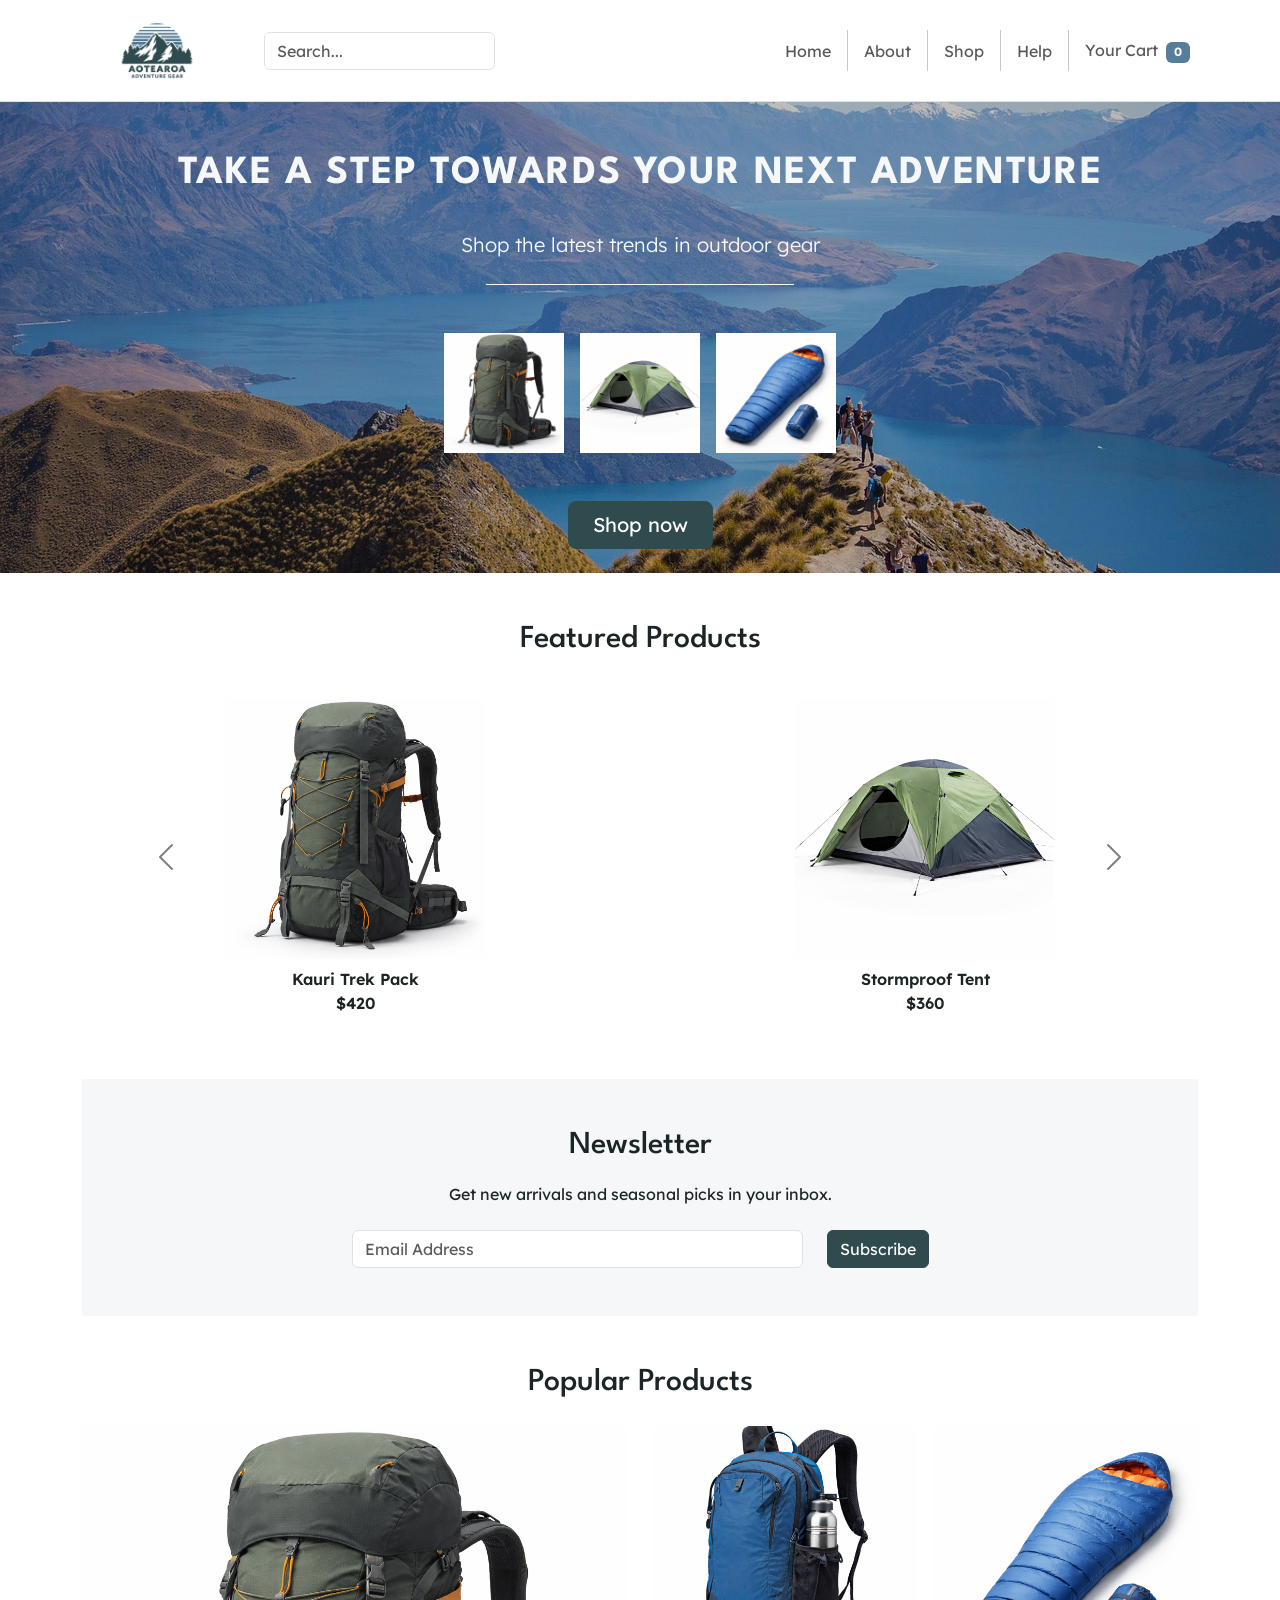
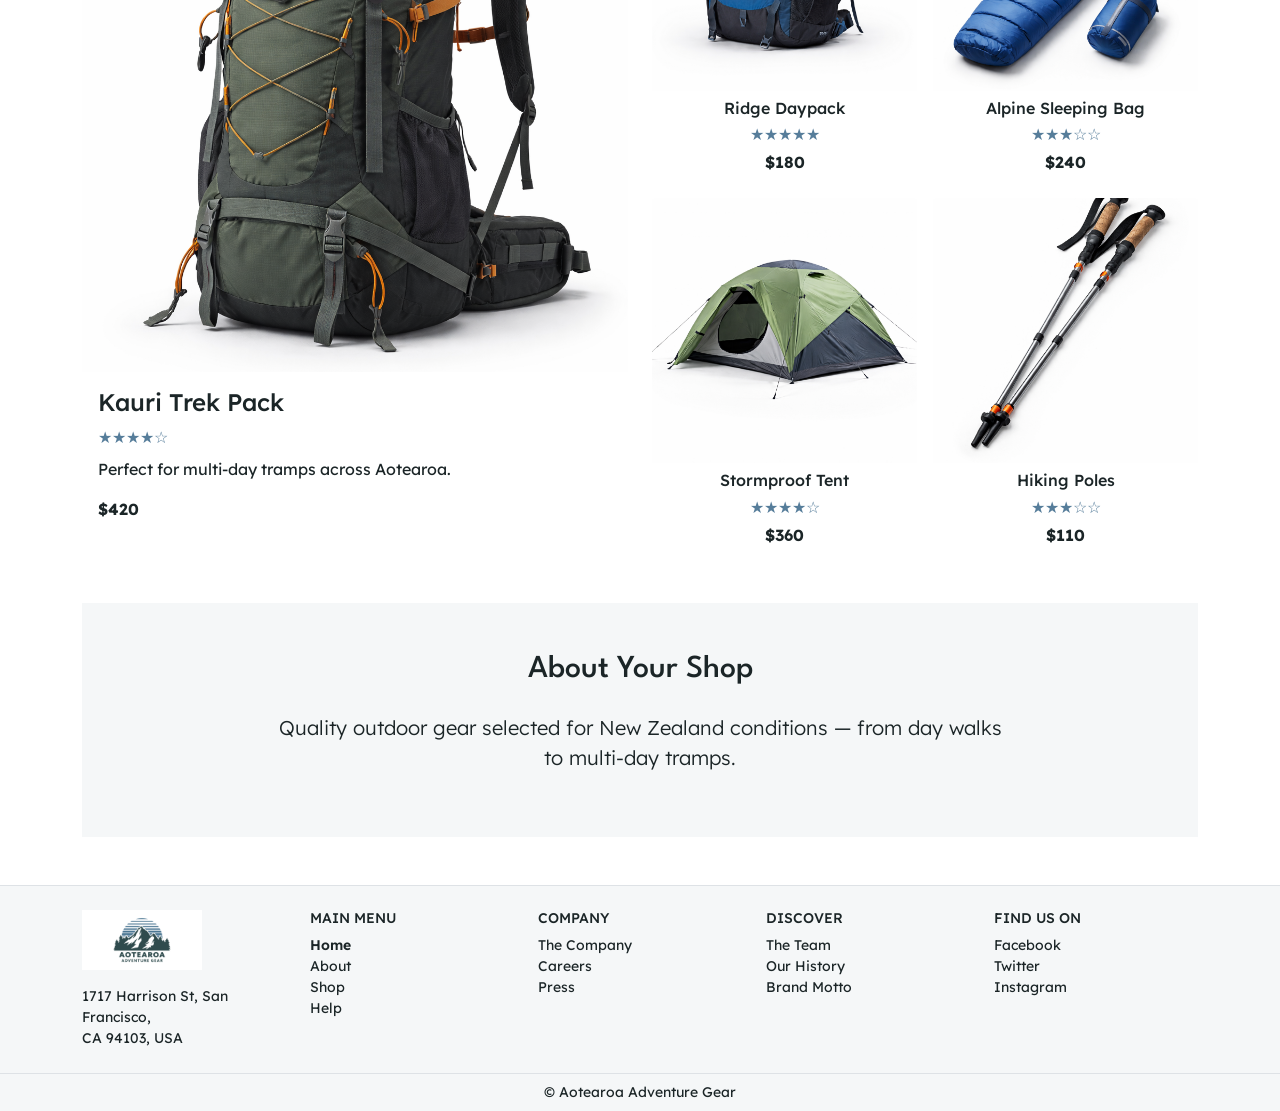
==== commit 2254605e: "Make header responsive. Fix carousel" ====
--- a/AS2/index.html
+++ b/AS2/index.html
@@ -31,47 +31,77 @@
 
   <body>
     <div>
-      <!-- Header Section -->
-      <header class="site-header py-3 border-bottom">
-        <div class="container">
-          <div class="d-flex flex-wrap align-items-center justify-content-between gap-3">
-            <!-- Logo + search -->
-            <div class="d-flex align-items-center gap-3">
-              <img
+        <header class="border-bottom bg-white">
+        <nav class="navbar navbar-expand-lg">
+            <div class="container">
+
+            <!-- Brand -->
+            <a class="navbar-brand d-flex align-items-center gap-2" href="index.html">
+                <img
                 src="images/logo_jmgwxd/logo_jmgwxd_c_scale,w_320.png"
                 alt="Aotearoa Adventure Gear logo"
-                class="logo img-fluid"
+                class="img-fluid"
                 style="max-width: 150px"
-              />
-
-              <form class="site-search" action="#" method="get" role="search">
+                />
+            </a>
+
+            <!-- Toggler (mobile) -->
+            <button
+                class="navbar-toggler"
+                type="button"
+                data-bs-toggle="collapse"
+                data-bs-target="#mainNavbar"
+                aria-controls="mainNavbar"
+                aria-expanded="false"
+                aria-label="Toggle navigation"
+            >
+                <span class="navbar-toggler-icon"></span>
+            </button>
+
+            <!-- Collapsible content -->
+            <div class="collapse navbar-collapse" id="mainNavbar">
+                <!-- Search -->
+                <form class="d-flex ms-lg-3 my-3 my-lg-0" role="search" action="#" method="get">
                 <label class="visually-hidden" for="search">Search</label>
                 <input
-                  id="search"
-                  type="search"
-                  name="q"
-                  class="form-control"
-                  placeholder="Search..."
+                    id="search"
+                    class="form-control"
+                    type="search"
+                    name="q"
+                    placeholder="Search..."
                 />
-              </form>
-            </div>
-
-            <!-- Navigation -->
-            <!-- Top Menu -->
-          <nav class="nav" aria-label="Main navigation">
-            <a class="nav-link active fw-semibold" href="index.html">Home</a>
-            <div class="vr"></div>
-            <a class="nav-link" href="#">About</a>
-            <div class="vr"></div>
-            <a class="nav-link" href="shop.html">Shop</a>
-            <div class="vr"></div>
-            <a class="nav-link" href="#">Help</a>
-            <div class="vr"></div>
-            <a class="nav-link" href="cart.html">Your Cart <span class="badge text-bg-secondary ms-1" data-cart-count>0</span></a>
-          </nav>
-          </div>
-        </div>
-      </header>
+                </form>
+
+                <!-- Nav links -->
+                 <ul class="navbar-nav ms-lg-auto align-items-lg-center gap-lg-2">
+                    <li class="nav-item">
+                        <a class="nav-link" href="index.html" data-nav="home">Home</a>
+                    </li>
+                    <div class="vr d-none d-lg-block"></div>
+                    <li class="nav-item">
+                        <a class="nav-link" href="#" data-nav="about">About</a>
+                    </li>
+                    <div class="vr d-none d-lg-block"></div>
+                    <li class="nav-item">
+                        <a class="nav-link" href="shop.html" data-nav="shop">Shop</a>
+                    </li>
+                    <div class="vr d-none d-lg-block"></div>
+                    <li class="nav-item">
+                        <a class="nav-link" href="#" data-nav="help">Help</a>
+                    </li>
+                    <div class="vr d-none d-lg-block"></div>
+                    <li class="nav-item">
+                        <a class="nav-link" href="cart.html" data-nav="cart">
+                        Your Cart
+                        <span class="badge text-bg-secondary ms-1" data-cart-count>0</span>
+                        </a>
+                    </li>
+                </ul>
+            </div>
+
+            </div>
+        </nav>
+        </header>
 
       <main>
         <!-- Hero Section -->
@@ -122,116 +152,85 @@
         title="Go to top"  
         class="btn btn-primary position-fixed bottom-0 end-0 m-3 rounded-circle d-flex align-items-center justify-content-center d-none"
         type="button" aria-label="Scroll to top">Top</button>
-        <button onclick="topFunction()" id="myBtn" title="Go to top" class="btn btn-primary rounded-circle">Top</button>
-
+
+        <!-- Carousel -->
+        <div class="container py-5">
+        <h2 class="text-center mb-4">Featured Products</h2>
+
+        <div
+            id="featured-products-carousel"
+            class="carousel slide carousel-dark"
+            data-bs-ride="carousel"
+        >
+            <div class="carousel-inner">
+
+            <!-- Slide 1 -->
+            <div class="carousel-item active">
+                <div class="row justify-content-center g-4">
+                <div class="col-12 col-md-6">
+                    <a href="product.html?id=1" class="text-decoration-none text-reset d-block text-center">
+                        <div class="ratio ratio-1x1 mx-auto" style="max-width: 260px;">
+                            <img src="images/trekpack.png" class="w-100 h-100 object-fit-cover" alt="Kauri Trek Pack">
+                        </div>
+                        <p class="fw-semibold mt-2 mb-0">Kauri Trek Pack<br>$420</p>
+                    </a>
+                </div>
+
+                <div class="col-12 col-md-6">
+                    <a href="product.html?id=2" class="text-decoration-none text-reset d-block text-center">
+                        <div class="ratio ratio-1x1 mx-auto" style="max-width: 260px;">
+                            <img src="images/tent.png" class="w-100 h-100 object-fit-cover" alt="Stormproof Tent">
+                        </div>
+                        <p class="fw-semibold mt-2 mb-0">Stormproof Tent<br>$360</p>
+                    </a>
+                </div>
+                </div>
+            </div>
+
+            <!-- Slide 2 -->
+            <div class="carousel-item">
+                <div class="row justify-content-center g-4">
+                <div class="col-12 col-md-6">
+                    <a href="product.html?id=3" class="text-decoration-none text-reset d-block text-center">
+                        <div class="ratio ratio-1x1 mx-auto" style="max-width: 260px;">
+                            <img src="images/sleepingbag.png" class="w-100 h-100 object-fit-cover" alt="Alpine Sleeping Bag">
+                        </div>
+                        <p class="fw-semibold mt-2 mb-0">Apline Sleeping Bag<br>$240</p>
+                    </a>
+                </div>
+
+                <div class="col-12 col-md-6">
+                    <a href="product.html?id=2" class="text-decoration-none text-reset d-block text-center">
+                        <div class="ratio ratio-1x1 mx-auto" style="max-width: 260px;">
+                            <img src="images/daypack.png" class="w-100 h-100 object-fit-cover" alt="Ridge Daypack">
+                        </div>
+                        <p class="fw-semibold mt-2 mb-0">Ridge Daypack<br>$180</p>
+                    </a>
+                </div>
+                </div>
+            </div>
+
+            </div>
+
+            <!-- Controls -->
+            <button class="carousel-control-prev" type="button"
+                    data-bs-target="#featured-products-carousel"
+                    data-bs-slide="prev">
+            <span class="carousel-control-prev-icon" aria-hidden="true"></span>
+            <span class="visually-hidden">Previous</span>
+            </button>
+
+            <button class="carousel-control-next" type="button"
+                    data-bs-target="#featured-products-carousel"
+                    data-bs-slide="next">
+            <span class="carousel-control-next-icon" aria-hidden="true"></span>
+            <span class="visually-hidden">Next</span>
+            </button>
+        </div>
+        </div>
+
+        <!-- Newsletter section -->
         <div class="container">
-          <!-- Featured Products Carousel -->
-          <section id="featured-products-carousel" class="py-5">
-            <h2 class="text-center mb-4">Featured Products</h2>
-
-            <div id="featuredCarousel" class="carousel slide" data-bs-ride="carousel">
-              <div class="carousel-indicators">
-                <button
-                  type="button"
-                  data-bs-target="#featuredCarousel"
-                  data-bs-slide-to="0"
-                  class="active"
-                  aria-current="true"
-                  aria-label="Slide 1"
-                ></button>
-                <button
-                  type="button"
-                  data-bs-target="#featuredCarousel"
-                  data-bs-slide-to="1"
-                  aria-label="Slide 2"
-                ></button>
-                <button
-                  type="button"
-                  data-bs-target="#featuredCarousel"
-                  data-bs-slide-to="2"
-                  aria-label="Slide 3"
-                ></button>
-              </div>
-
-              <div class="carousel-inner">
-                <!-- Slide 1 -->
-                <div class="carousel-item active">
-                  <div class="row g-3">
-                    <div class="col-md-6">
-                      <a href="product.html?id=1" class="text-decoration-none text-reset d-block">
-                        <img src="images/trekpack.png" class="d-block w-100" alt="Kauri Trek Pack" />
-                        <p class="mt-2 text-center mb-0">Kauri Trek Pack</p>
-                      </a>
-                    </div>
-                    <div class="col-md-6">
-                      <a href="product.html?id=2" class="text-decoration-none text-reset d-block">
-                        <img src="images/daypack.png" class="d-block w-100" alt="Ridge Daypack" />
-                        <p class="mt-2 text-center mb-0">Ridge Daypack</p>
-                      </a>
-                    </div>
-                  </div>
-                </div>
-
-                <!-- Slide 2 -->
-                <div class="carousel-item">
-                  <div class="row g-3">
-                    <div class="col-md-6">
-                      <a href="product.html?id=3" class="text-decoration-none text-reset d-block">
-                        <img src="images/sleepingbag.png" class="d-block w-100" alt="Alpine Sleeping Bag" />
-                        <p class="mt-2 text-center mb-0">Alpine Sleeping Bag</p>
-                      </a>
-                    </div>
-                    <div class="col-md-6">
-                      <a href="product.html?id=4" class="text-decoration-none text-reset d-block">
-                        <img src="images/tent.png" class="d-block w-100" alt="Stormproof Tent" />
-                        <p class="mt-2 text-center mb-0">Stormproof Tent</p>
-                      </a>
-                    </div>
-                  </div>
-                </div>
-
-                <!-- Slide 3 -->
-                <div class="carousel-item">
-                  <div class="row g-3">
-                    <div class="col-md-6">
-                      <a href="product.html?id=5" class="text-decoration-none text-reset d-block">
-                        <img src="images/hikingpoles.png" class="d-block w-100" alt="Hiking Poles" />
-                        <p class="mt-2 text-center mb-0">Hiking Poles</p>
-                      </a>
-                    </div>
-                    <div class="col-md-6">
-                      <a href="product.html?id=6" class="text-decoration-none text-reset d-block">
-                        <img src="images/stove.png" class="d-block w-100" alt="Trail Stove" />
-                        <p class="mt-2 text-center mb-0">Trail Stove</p>
-                      </a>
-                    </div>
-                  </div>
-                </div>
-              </div>
-
-              <button
-                class="carousel-control-prev"
-                type="button"
-                data-bs-target="#featuredCarousel"
-                data-bs-slide="prev"
-              >
-                <span class="carousel-control-prev-icon" aria-hidden="true"></span>
-                <span class="visually-hidden">Previous</span>
-              </button>
-
-              <button
-                class="carousel-control-next"
-                type="button"
-                data-bs-target="#featuredCarousel"
-                data-bs-slide="next"
-              >
-                <span class="carousel-control-next-icon" aria-hidden="true"></span>
-                <span class="visually-hidden">Next</span>
-              </button>
-            </div>
-          </section>
-
-          <!-- Newsletter section -->
           <section id="newsletter" class="newsletter py-5 bg-light">
             <div class="text-center">
               <h2 class="mb-3">Newsletter</h2>
